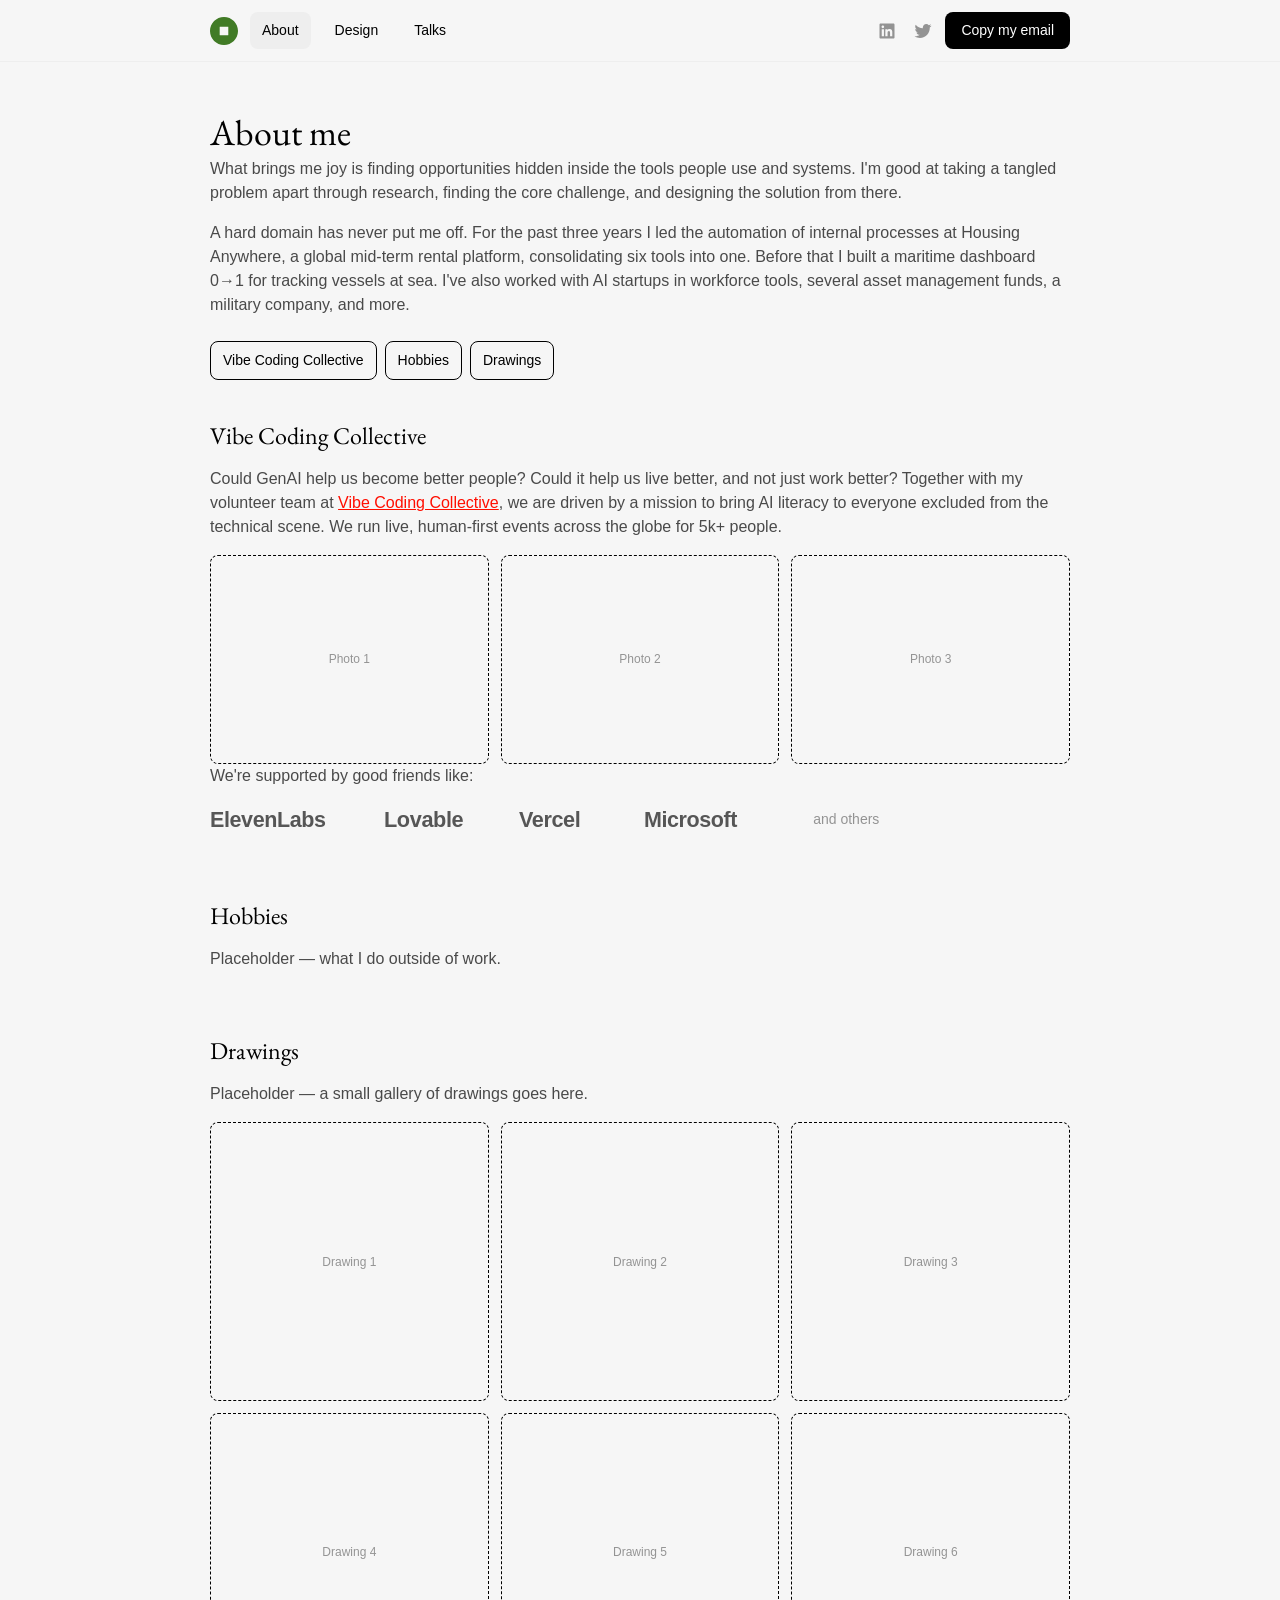
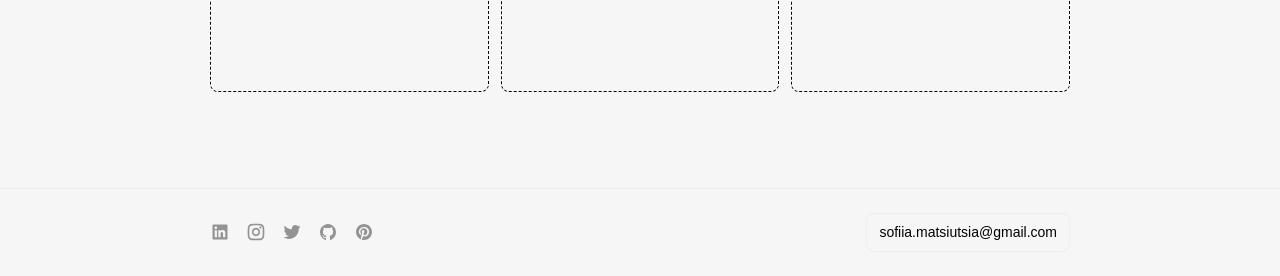
==== about.html @ e7a1303b "Redesign work cards, add About content, header socials, and design-page filters Rebuilds the "Select" ====
<!doctype html>
<html lang="en">
<head>
  <meta charset="utf-8">
  <meta name="viewport" content="width=device-width, initial-scale=1">
  <title>About — matsiutsia.com</title>
  <meta name="robots" content="noindex">
  <link rel="icon" type="image/svg+xml" href="assets/logo/matsiutsia_logo.svg">
  <link rel="icon" type="image/png" href="assets/images/21be387b15e76783b32363c12989b06cb4b8a515.png">
  <link rel="stylesheet" href="styles/fonts.css">
  <link rel="stylesheet" href="styles/cursor.css">
  <link rel="stylesheet" href="styles/nav.css">
  <link rel="stylesheet" href="styles/pages.css">
  <link rel="stylesheet" href="styles/motion.css">
  <script src="js/cursor.js" defer></script>
  <script src="js/nav.js" defer></script>
</head>
<body>
<div class="bypass-link"><a href="#main">Skip to content</a></div>
<nav class="site-nav" aria-label="Main">
  <div class="site-nav__inner">
    <a class="site-nav__home" href="index.html"><img src="assets/logo/matsiutsia_logo.svg" alt="Sofiia Matsiutsia" width="28" height="28"></a>
    <button class="site-nav__toggle" type="button" aria-expanded="false" aria-controls="site-nav-panel">Menu</button>
    <div class="site-nav__panel" id="site-nav-panel">
      <ul class="site-nav__links">
        <li><a href="about.html" aria-current="page">About</a></li>
        <li><a href="design.html">Design</a></li>
        <li><a href="talks.html">Talks</a></li>
      </ul>
      <div class="site-nav__panel-social">
        <a href="https://www.instagram.com/smatsyutsya/" target="_blank"><img src="assets/images/d34c44c4f6b6107a31df9e853d9039bf00c56e98.svg" alt="Instagram" width="20" height="20"></a>
        <a href="https://www.linkedin.com/in/smatsiutsia/" target="_blank"><img src="assets/images/bc331cf193c0122219613db5dbbe5bdd9e957296.svg" alt="LinkedIn" width="20" height="20"></a>
        <a href="https://x.com/SMatsiutsia" target="_blank"><img src="assets/images/4f500c58fe414a4fde504c348b71e37e4ecc8318.svg" alt="X" width="20" height="20"></a>
      </div>
    </div>
      <div class="site-nav__social">
        <a href="https://www.linkedin.com/in/smatsiutsia/" target="_blank" rel="noopener"><img src="assets/images/bc331cf193c0122219613db5dbbe5bdd9e957296.svg" alt="LinkedIn" width="20" height="20"></a>
        <a href="https://x.com/SMatsiutsia" target="_blank" rel="noopener"><img src="assets/images/4f500c58fe414a4fde504c348b71e37e4ecc8318.svg" alt="X" width="20" height="20"></a>
      </div>
    <a class="site-nav__cta" href="mailto:sofiia.matsiutsia@gmail.com" data-copy-cta="true">Copy my email</a>
  </div>
</nav>
<div id="container">
<main id="main" class="page">
  <h1>About me</h1>
  <p>What brings me joy is finding opportunities hidden inside the tools people use and systems. I'm good at taking a tangled problem apart through research, finding the core challenge, and designing the solution from there.</p>
  <p>A hard domain has never put me off. For the past three years I led the automation of internal processes at Housing Anywhere, a global mid-term rental platform, consolidating six tools into one. Before that I built a maritime dashboard 0→1 for tracking vessels at sea. I've also worked with AI startups in workforce tools, several asset management funds, a military company, and more.</p>

  <nav class="subnav" aria-label="Sections on this page">
    <a href="#vcc">Vibe Coding Collective</a>
    <a href="#hobbies">Hobbies</a>
    <a href="#drawings">Drawings</a>
  </nav>

  <section id="vcc">
    <h2>Vibe Coding Collective</h2>
    <p>Could GenAI help us become better people? Could it help us live better, and not just work better? Together with my volunteer team at <a href="https://vibecoders.global/" target="_blank">Vibe Coding Collective</a>, we are driven by a mission to bring AI literacy to everyone excluded from the technical scene. We run live, human-first events across the globe for 5k+ people.</p>
    <div class="placeholder-grid placeholder-grid--photos">
      <div>Photo 1</div>
      <div>Photo 2</div>
      <div>Photo 3</div>
    </div>
    <p>We're supported by good friends like:</p>
    <div class="logo-row">
      <img src="assets/logo/wordmark-elevenlabs.svg" alt="ElevenLabs">
      <img src="assets/logo/wordmark-lovable.svg" alt="Lovable">
      <img src="assets/logo/wordmark-vercel.svg" alt="Vercel">
      <img src="assets/logo/wordmark-microsoft.svg" alt="Microsoft">
      <span class="logo-row__more">and others</span>
    </div>
  </section>

  <section id="hobbies">
    <h2>Hobbies</h2>
    <p>Placeholder — what I do outside of work.</p>
  </section>

  <section id="drawings">
    <h2>Drawings</h2>
    <p>Placeholder — a small gallery of drawings goes here.</p>
    <div class="placeholder-grid">
      <div>Drawing 1</div>
      <div>Drawing 2</div>
      <div>Drawing 3</div>
      <div>Drawing 4</div>
      <div>Drawing 5</div>
      <div>Drawing 6</div>
    </div>
  </section>
</main>
</div>
<footer class="site-footer">
  <div class="site-footer__inner">
    <div class="site-footer__social">
      <a href="https://www.linkedin.com/in/smatsiutsia/" target="_blank"><img src="assets/images/bc331cf193c0122219613db5dbbe5bdd9e957296.svg" alt="LinkedIn" width="20" height="20"></a>
      <a href="https://www.instagram.com/smatsyutsya/" target="_blank"><img src="assets/images/d34c44c4f6b6107a31df9e853d9039bf00c56e98.svg" alt="Instagram" width="20" height="20"></a>
      <a href="https://x.com/SMatsiutsia" target="_blank"><img src="assets/images/4f500c58fe414a4fde504c348b71e37e4ecc8318.svg" alt="X" width="20" height="20"></a>
      <a href="https://github.com/SofiiaMatsiutsia" target="_blank"><img src="assets/images/a553651941e51d18dee2b3db0e17e20c5dc8176a.svg" alt="GitHub" width="20" height="20"></a>
      <a href="https://www.pinterest.com/matsiutsia/" target="_blank"><img src="assets/images/8708e6b1d9dfc961de18f4a6f188992daada0070.svg" alt="Pinterest" width="20" height="20"></a>
    </div>
    <a class="site-footer__email" href="mailto:sofiia.matsiutsia@gmail.com">sofiia.matsiutsia@gmail.com</a>
  </div>
</footer>
</body>
</html>
---- styles/fonts.css ----
@font-face{font-family:"Source Sans Pro:Regular";font-style:normal;src:url("../assets/fonts/v2/SourceSansPro-Regular_2/SourceSansPro-Regular_2-english.woff2");font-display:block;unicode-range:U+0000-00A0,U+00A2-00A9,U+00AC-00AE,U+00B0-00B7,U+00B9-00BA,U+00BC-00BE,U+00D7,U+00F7,U+2000-206F,U+2074,U+20AC,U+2122,U+2190-21BB,U+2212,U+2215,U+F8FF,U+FEFF,U+FFFD}@font-face{font-family:"Source Sans Pro:Regular";font-style:normal;src:url("../assets/fonts/v2/SourceSansPro-Regular_2/SourceSansPro-Regular_2-rest-latin.woff2");font-display:block;unicode-range:U+00A1,U+00AA-00AB,U+00AF,U+00B8,U+00BB,U+00BF-00D6,U+00D8-00F6,U+00F8-00FF,U+0131,U+0152-0153,U+02B0-02FF}@font-face{font-family:"Source Sans Pro:Regular";font-style:normal;src:url("../assets/fonts/v2/SourceSansPro-Regular_2/SourceSansPro-Regular_2-latin-extended-a.woff2");font-display:block;unicode-range:U+0100-0130,U+0132-0151,U+0154-017F}@font-face{font-family:"Source Sans Pro:Regular";font-style:normal;src:url("../assets/fonts/v2/SourceSansPro-Regular_2/SourceSansPro-Regular_2-latin-extended-b.woff2");font-display:block;unicode-range:U+0180-024F}@font-face{font-family:"Source Sans Pro:Regular";font-style:normal;src:url("../assets/fonts/v2/SourceSansPro-Regular_2/SourceSansPro-Regular_2-latin-extended-additional.woff2");font-display:block;unicode-range:U+1E00-1EFF}@font-face{font-family:"Source Sans Pro:Regular";font-style:normal;src:url("../assets/fonts/v2/SourceSansPro-Regular_2/SourceSansPro-Regular_2-rest.woff2");font-display:block;unicode-range:U+0250-02AF,U+0300-1DFF,U+1F00-1FFF,U+2070-2073,U+2075-20AB,U+20AD-2121,U+2123-218F,U+21BC-2211,U+2213-2214,U+2216-F8FE,U+F900-FEFE,U+FF00-FFFC,U+FFFE-FFFF}@font-face{font-family:"Inter:Regular";font-style:normal;src:url("../assets/fonts/v2/Inter_1/Inter_1-english.woff2");font-display:block;unicode-range:U+0000-00A0,U+00A2-00A9,U+00AC-00AE,U+00B0-00B7,U+00B9-00BA,U+00BC-00BE,U+00D7,U+00F7,U+2000-206F,U+2074,U+20AC,U+2122,U+2190-21BB,U+2212,U+2215,U+F8FF,U+FEFF,U+FFFD}@font-face{font-family:"Inter:Regular";font-style:normal;src:url("../assets/fonts/v2/Inter_1/Inter_1-rest-latin.woff2");font-display:block;unicode-range:U+00A1,U+00AA-00AB,U+00AF,U+00B8,U+00BB,U+00BF-00D6,U+00D8-00F6,U+00F8-00FF,U+0131,U+0152-0153,U+02B0-02FF}@font-face{font-family:"Inter:Regular";font-style:normal;src:url("../assets/fonts/v2/Inter_1/Inter_1-latin-extended-a.woff2");font-display:block;unicode-range:U+0100-0130,U+0132-0151,U+0154-017F}@font-face{font-family:"Inter:Regular";font-style:normal;src:url("../assets/fonts/v2/Inter_1/Inter_1-latin-extended-b.woff2");font-display:block;unicode-range:U+0180-024F}@font-face{font-family:"Inter:Regular";font-style:normal;src:url("../assets/fonts/v2/Inter_1/Inter_1-latin-extended-additional.woff2");font-display:block;unicode-range:U+1E00-1EFF}@font-face{font-family:"Inter:Regular";font-style:normal;src:url("../assets/fonts/v2/Inter_1/Inter_1-rest.woff2");font-display:block;unicode-range:U+0250-02AF,U+0300-1DFF,U+1F00-1FFF,U+2070-2073,U+2075-20AB,U+20AD-2121,U+2123-218F,U+21BC-2211,U+2213-2214,U+2216-F8FE,U+F900-FEFE,U+FF00-FFFC,U+FFFE-FFFF}@font-face{font-family:"EB Garamond:Regular";font-style:normal;src:url("../assets/fonts/v2/EBGaramond_wght__1/EBGaramond_wght__1-english.woff2");font-display:block;unicode-range:U+0000-00A0,U+00A2-00A9,U+00AC-00AE,U+00B0-00B7,U+00B9-00BA,U+00BC-00BE,U+00D7,U+00F7,U+2000-206F,U+2074,U+20AC,U+2122,U+2190-21BB,U+2212,U+2215,U+F8FF,U+FEFF,U+FFFD}@font-face{font-family:"EB Garamond:Regular";font-style:normal;src:url("../assets/fonts/v2/EBGaramond_wght__1/EBGaramond_wght__1-rest-latin.woff2");font-display:block;unicode-range:U+00A1,U+00AA-00AB,U+00AF,U+00B8,U+00BB,U+00BF-00D6,U+00D8-00F6,U+00F8-00FF,U+0131,U+0152-0153,U+02B0-02FF}@font-face{font-family:"EB Garamond:Regular";font-style:normal;src:url("../assets/fonts/v2/EBGaramond_wght__1/EBGaramond_wght__1-latin-extended-a.woff2");font-display:block;unicode-range:U+0100-0130,U+0132-0151,U+0154-017F}@font-face{font-family:"EB Garamond:Regular";font-style:normal;src:url("../assets/fonts/v2/EBGaramond_wght__1/EBGaramond_wght__1-latin-extended-b.woff2");font-display:block;unicode-range:U+0180-024F}@font-face{font-family:"EB Garamond:Regular";font-style:normal;src:url("../assets/fonts/v2/EBGaramond_wght__1/EBGaramond_wght__1-latin-extended-additional.woff2");font-display:block;unicode-range:U+1E00-1EFF}@font-face{font-family:"EB Garamond:Regular";font-style:normal;src:url("../assets/fonts/v2/EBGaramond_wght__1/EBGaramond_wght__1-rest.woff2");font-display:block;unicode-range:U+0250-02AF,U+0300-1DFF,U+1F00-1FFF,U+2070-2073,U+2075-20AB,U+20AD-2121,U+2123-218F,U+21BC-2211,U+2213-2214,U+2216-F8FE,U+F900-FEFE,U+FF00-FFFC,U+FFFE-FFFF}@font-face{font-family:"Inter:Semi Bold";font-style:normal;src:url("../assets/fonts/v2/Inter_1/Inter_1-english.woff2");font-display:block;unicode-range:U+0000-00A0,U+00A2-00A9,U+00AC-00AE,U+00B0-00B7,U+00B9-00BA,U+00BC-00BE,U+00D7,U+00F7,U+2000-206F,U+2074,U+20AC,U+2122,U+2190-21BB,U+2212,U+2215,U+F8FF,U+FEFF,U+FFFD}@font-face{font-family:"Inter:Semi Bold";font-style:normal;src:url("../assets/fonts/v2/Inter_1/Inter_1-rest-latin.woff2");font-display:block;unicode-range:U+00A1,U+00AA-00AB,U+00AF,U+00B8,U+00BB,U+00BF-00D6,U+00D8-00F6,U+00F8-00FF,U+0131,U+0152-0153,U+02B0-02FF}@font-face{font-family:"Inter:Semi Bold";font-style:normal;src:url("../assets/fonts/v2/Inter_1/Inter_1-latin-extended-a.woff2");font-display:block;unicode-range:U+0100-0130,U+0132-0151,U+0154-017F}@font-face{font-family:"Inter:Semi Bold";font-style:normal;src:url("../assets/fonts/v2/Inter_1/Inter_1-latin-extended-b.woff2");font-display:block;unicode-range:U+0180-024F}@font-face{font-family:"Inter:Semi Bold";font-style:normal;src:url("../assets/fonts/v2/Inter_1/Inter_1-latin-extended-additional.woff2");font-display:block;unicode-range:U+1E00-1EFF}@font-face{font-family:"Inter:Semi Bold";font-style:normal;src:url("../assets/fonts/v2/Inter_1/Inter_1-rest.woff2");font-display:block;unicode-range:U+0250-02AF,U+0300-1DFF,U+1F00-1FFF,U+2070-2073,U+2075-20AB,U+20AD-2121,U+2123-218F,U+21BC-2211,U+2213-2214,U+2216-F8FE,U+F900-FEFE,U+FF00-FFFC,U+FFFE-FFFF}
---- styles/cursor.css ----
/* Site-wide custom cursor: small dot by default, morphs into a labeled
   pill over project cards and a ring over other links/buttons. Only
   activates on devices with a real mouse (js/cursor.js gates on
   (hover: hover) and (pointer: fine) before adding html.has-cursor), so
   touch/pen devices and no-JS visitors keep the native cursor. */

html.has-cursor,
html.has-cursor * {
  cursor: none !important;
}

.cursor {
  position: fixed;
  top: 0;
  left: 0;
  z-index: 9999;
  pointer-events: none;
  opacity: 0;
  will-change: transform;
  transition: opacity 150ms ease;
}

.cursor.is-visible {
  opacity: 1;
}

.cursor__shape {
  position: relative;
  display: flex;
  align-items: center;
  justify-content: center;
  background: #0d2b52;
  border-radius: 999px;
  box-shadow: 0 1px 2px 0 rgba(0, 0, 0, 0.02);
  transition: box-shadow 180ms ease, transform 100ms ease;
  /* Pinned at a permanent max radius (always a circle/stadium shape,
     never square corners) rather than animated - a large radius that's
     itself springing gets clamped to 50% of the box by the browser as
     width/height animate past it at different rates, which made the
     corners visibly flicker between round and square mid-transition.
     A fixed max avoids the mismatch entirely.
     width, height, padding and the left/top offsets are set directly by
     js/cursor.js on every animation frame (a damped spring, not a CSS
     transition) - see that file's header comment for why: a plain CSS
     transition can't freeze the pill's left edge while it grows, which
     is what makes it expand left-to-right. */
}

.cursor__label {
  display: block;
  white-space: nowrap;
  font-family: "Inter:Semi Bold", sans-serif;
  font-size: 11px;
  line-height: 1;
  color: #fff;
  opacity: 0;
  transition: opacity 150ms ease 80ms;
}

/* Pointer: hovering a plain link/button - solid circle with a soft outer
   ring (box-shadow spread approximates the two-circle SVG: solid r=8
   fill plus a stroke-width:3 ring centered at r=9.5, i.e. the 8-11px band). */
.cursor[data-mode="link"] .cursor__shape {
  box-shadow: 0 0 0 3px rgba(13, 43, 82, 0.2);
}

.cursor[data-mode="label"] .cursor__label {
  opacity: 1;
}

.cursor[data-pressed] .cursor__shape {
  transform: scale(0.88);
}

@media (prefers-reduced-motion: reduce) {
  .cursor,
  .cursor__shape,
  .cursor__label {
    transition: none;
  }
}
---- styles/nav.css ----
/* Site-wide nav. Hand-written and unlayered, so it always wins over the
   machine-generated @layer CSS on the 5 existing pages without needing to
   fight specificity. Sits outside the 3 breakpoint blocks - one nav per
   page, styled responsively here instead of duplicated 3x like the rest
   of the markup. */

:root {
  --site-nav-mobile-bp: 800px; /* single constant: raise to 1024px if tablet (800-1023px) feels cramped with real copy */
}

.site-nav,
.site-nav *,
.site-nav *::before,
.site-nav *::after {
  box-sizing: border-box;
}

.site-nav {
  position: sticky;
  top: 0;
  z-index: 1000; /* stays below .bypass-link's 10000 */
  background: #f6f6f6;
  border-bottom: 1px solid #eee;
  font-family: "Inter:Regular", sans-serif;
  font-size: 14px;
  color: #000;
  animation: site-nav-fade-in 500ms ease-out;
}

@keyframes site-nav-fade-in {
  from { opacity: 0; }
  to { opacity: 1; }
}

@media (prefers-reduced-motion: reduce) {
  .site-nav {
    animation: none;
  }
}

.site-nav a {
  color: inherit;
  text-decoration: none;
  margin: 0;
}

.site-nav ul {
  list-style: none;
  margin: 0;
  padding: 0;
}

.site-nav button {
  font: inherit;
  color: inherit;
  cursor: pointer;
  background: transparent;
}

.site-nav__inner {
  display: flex;
  align-items: center;
  gap: 12px;
  max-width: 900px;
  margin: 0 auto;
  padding: 12px 20px;
}

.site-nav__home,
.site-nav__toggle,
.site-nav__social,
.site-nav__cta {
  position: relative;
  z-index: 2; /* stays above the fixed mobile panel, which sits at z-index:1 */
}

.site-nav__home {
  font-family: "EB Garamond:Regular", serif;
  font-size: 18px;
  white-space: nowrap;
  margin-right: 8px;
  display: inline-flex;
  align-items: center;
}

.site-nav__home img {
  display: block;
  width: 28px;
  height: 28px;
}

.site-nav__links {
  display: flex;
  align-items: center;
  gap: 12px;
  flex-wrap: wrap;
}

.site-nav__links a {
  display: inline-block;
  border-radius: 8px;
  padding: 8px 12px;
  white-space: nowrap;
}

.site-nav__links a[aria-current] {
  background: #eee;
}

a.site-nav__cta {
  margin-left: auto;
  flex-shrink: 0;
  display: inline-block;
  border-radius: 8px;
  padding: 8px 16px;
  background: #000;
  color: #fff;
  font-family: "Inter:Semi Bold", sans-serif;
  white-space: nowrap;
}

/* Desktop-only header icons (LinkedIn/X), left of the CTA. Hidden below
   800px - the mobile overlay panel already carries the same links via
   .site-nav__panel-social. */
.site-nav__social {
  display: none;
  align-items: center;
  gap: 16px;
}

.site-nav__social a {
  display: inline-flex;
}

.site-nav__social img {
  display: block;
  width: 20px;
  height: 20px;
}

.site-nav__toggle {
  display: none;
  align-items: center;
  justify-content: center;
  border: 1px solid #000;
  border-radius: 8px;
  padding: 8px 12px;
  min-width: 44px;
  min-height: 44px;
}

.site-nav__panel-social {
  display: flex;
  align-items: center;
  gap: 16px;
}

.site-nav__panel-social a {
  display: inline-flex;
}

.site-nav__panel-social img {
  display: block;
  width: 20px;
  height: 20px;
}

/* Hover / press, mirroring styles/interactions.css conventions:
   hover only on devices that support real hover, press works everywhere,
   both reset under prefers-reduced-motion. */
@media (hover: hover) and (pointer: fine) {
  .site-nav__links a,
  .site-nav__cta,
  .site-nav__toggle,
  .site-nav__social a {
    transition: background-color 150ms ease, opacity 150ms ease;
  }
  .site-nav__links a:hover {
    background: #eee;
  }
  .site-nav__cta:hover {
    opacity: 0.85;
  }
  .site-nav__toggle:hover {
    background: #eee;
  }
  .site-nav__social a:hover {
    opacity: 0.6;
  }
}

.site-nav__links a:active,
.site-nav__cta:active,
.site-nav__toggle:active,
.site-nav__social a:active {
  transform: scale(0.97);
}

@media (prefers-reduced-motion: reduce) {
  .site-nav__links a,
  .site-nav__cta,
  .site-nav__toggle,
  .site-nav__social a {
    transition: none;
  }
  .site-nav__links a:active,
  .site-nav__cta:active,
  .site-nav__toggle:active,
  .site-nav__social a:active {
    transform: none;
  }
}

/* ===== >= 800px: single-line bar. Toggle + mobile-only social hidden;
   panel unwraps via display:contents so its children (links, social)
   become plain flex items of .site-nav__inner. ===== */
@media (min-width: 800px) {
  .site-nav__panel {
    display: contents;
  }
  .site-nav__panel-social {
    display: none;
  }
  .site-nav__toggle {
    display: none;
  }
  .site-nav__social {
    display: flex;
    margin-left: auto;
  }
  /* The auto margin above already pushes the icons + CTA group to the
     right - a second auto margin here would split the leftover space
     between both, leaving a gap between the icons and the CTA. */
  a.site-nav__cta {
    margin-left: 0;
  }
}

/* ===== < 800px: compact header (home + CTA + burger) with a full-screen
   overlay panel. Split into html.js (JS present, toggle-driven overlay)
   and html:not(.js) (no JS: static stacked list, no dead burger). ===== */
@media (max-width: 799px) {
  .site-nav__home {
    font-size: 16px;
    flex-shrink: 0; /* fixed-size logo image - never clip it */
  }

  .site-nav__cta {
    padding: 8px 12px;
    font-size: 13px;
  }

  html.js .site-nav__toggle {
    display: inline-flex;
  }

  html.js .site-nav__panel {
    display: none;
    position: fixed;
    inset: 0;
    z-index: 1;
    background: #f6f6f6;
    flex-direction: column;
    padding: 84px 20px 32px; /* top padding clears the compact header row (~68px) */
    overflow-y: auto;
  }

  html.js .site-nav.is-open .site-nav__panel {
    display: flex;
  }

  html.js .site-nav__links {
    flex-direction: column;
    align-items: flex-start;
    gap: 4px;
    width: 100%;
  }

  html.js .site-nav__links a {
    font-family: "EB Garamond:Regular", serif;
    font-size: 32px;
    padding: 10px 4px;
    width: 100%;
  }

  html.js .site-nav__panel-social {
    margin-top: auto;
    padding-top: 32px;
    gap: 20px;
  }

  html:not(.js) .site-nav__links {
    flex-direction: column;
    align-items: flex-start;
    gap: 4px;
    width: 100%;
    padding: 8px 0 12px;
  }

  html:not(.js) .site-nav__panel-social {
    gap: 16px;
    padding-bottom: 12px;
  }

  /* Without JS, the panel is a normal (tall) flex item, which would
     otherwise vertically center home/CTA against its full height. Wrap
     it onto its own row so home + CTA sit together on row 1. */
  html:not(.js) .site-nav__inner {
    flex-wrap: wrap;
  }
  html:not(.js) .site-nav__panel {
    flex-basis: 100%;
    order: 1;
  }
}

/* Caps the 5 original (Figma-export) pages' desktop content at the same
   900px used by the nav and the 4 new pages, centered to match it -
   see .site-nav__inner above. Their content is already narrower than
   900px at the 1280 breakpoint, so this only reins in the surrounding
   whitespace on wider screens - nothing inside needs to reflow. Targets
   the desktop breakpoint block directly via its stable data-width
   attribute (data-breakpoint-id differs per page). */
@media (min-width: 1280px) {
  #container > [data-width="1280"] {
    /* The machine CSS sets min-width:100% (via --content-min-width) on
       this element, which per spec beats max-width whenever min-width
       is larger - override it or the cap below silently does nothing. */
    min-width: 0;
    max-width: 900px;
    margin: 0 auto;
    padding-left: 20px;
    padding-right: 20px;
  }

  /* The 600px-wide "content column" class shared by headers, text blocks,
     and card rows across all 5 original pages - fixed for the original
     1280px canvas, so it left a dead gap on the right once the outer
     wrapper above was capped at 900 instead of stretching full-bleed.
     Stretch it to fill the (now 900px-max) container instead. */
  #container > [data-width="1280"] .css-i5ewjm {
    width: 100%;
  }

  /* index.html only: the "Selected works" card-list wrapper and all 5
     card links share this 640px-fixed class - same dead-gap problem as
     css-i5ewjm above, just for the card row instead of the text column. */
  #container > [data-width="1280"] .css-i5etku {
    width: 100%;
  }

  /* The two flex wrappers around the card list use align-items:center,
     which sizes each level to shrink-fit its child instead of stretching
     it - this silently defeats the width:100% above two levels deep,
     since percentages can't resolve against an indeterminate (shrink-fit)
     parent width. Stretching here is what actually makes the 100% take. */
  #container > [data-width="1280"] .css-dczajm,
  #container > [data-width="1280"] .css-zfhu0q {
    align-items: stretch;
  }

}

/* Tablet breakpoint (800-1279px): content sat flush against the viewport
   edges with zero horizontal padding and no width cap at all (unlike the
   nav above it, which always has its own 20px + 900px cap). Same class
   names as the 1280 breakpoint above (Figma reused them across both), so
   the same fixes apply, plus the same min-width/max-width/margin cap. */
@media (min-width: 800px) and (max-width: 1279px) {
  #container > [data-width="800"] {
    min-width: 0;
    max-width: 900px;
    margin: 0 auto;
    padding-left: 20px;
    padding-right: 20px;
  }

  #container > [data-width="800"] .css-i5ewjm,
  #container > [data-width="800"] .css-i5etku {
    width: 100%;
  }

  #container > [data-width="800"] .css-dczajm,
  #container > [data-width="800"] .css-zfhu0q {
    align-items: stretch;
  }

}

/* 3 of the 4 case studies have one screenshot at the 1280 breakpoint
   whose wrapper is wider than 900px (fixed px width/height, sized for
   the original 1280px canvas) - without this it silently clips against
   the 900px cap above. aspect-ratio + max-width:100% lets each shrink
   proportionally instead; the img inside already fills its wrapper via
   object-fit:cover, so it scales down with it.
   Selectors are prefixed with #container to match the specificity of
   the machine CSS's own "#container .css-xxxxxx" rules - that component
   CSS turns out to be unlayered too (only the reset/utility rules are
   behind @layer), so a bare class selector here would lose to it. */
#container .css-4c200r { max-width: 100%; aspect-ratio: 1023 / 664.95; height: auto; } /* voyage-monitor.html */
#container .css-lqvrs6 { max-width: 100%; aspect-ratio: 1024 / 385; height: auto; } /* internal-panel.html */
#container .css-8w3vbd { max-width: 100%; aspect-ratio: 1023 / 596.75; height: auto; } /* housing-anywhere.html */

/* housing-anywhere.html only: the image wrapper above sits inside a
   flex-shrink:0 parent (this exact class combo is otherwise unused on
   the page), which still forces the 1023px-wide child to overflow even
   after the fix above. Let this one parent shrink too. */
#container .css-zfhsjc.css-paq0kv:not(.css-v27th6) {
  flex-shrink: 1;
  max-width: 100%;
}

html.nav-open {
  overflow: hidden;
}

/* ===== Site-wide footer: social icons + copyable email. Same partial
   on all 9 pages, styled here since nav.css is the one stylesheet they
   all share. ===== */
.site-footer {
  background: #f6f6f6;
  border-top: 1px solid #eee;
  font-family: "Inter:Regular", sans-serif;
  font-size: 14px;
  color: #000;
}

.site-footer__inner {
  max-width: 900px;
  margin: 0 auto;
  padding: 24px 20px;
  display: flex;
  align-items: center;
  justify-content: space-between;
  gap: 16px;
  flex-wrap: wrap;
}

.site-footer__social {
  display: flex;
  align-items: center;
  gap: 16px;
}

.site-footer__social a {
  display: inline-flex;
}

.site-footer__social img {
  display: block;
  width: 20px;
  height: 20px;
}

a.site-footer__email {
  color: inherit;
  text-decoration: none;
  border: 1px solid #eee;
  border-radius: 8px;
  padding: 8px 12px;
  cursor: copy;
}

@media (hover: hover) and (pointer: fine) {
  a.site-footer__email {
    transition: background-color 150ms ease;
  }
  a.site-footer__email:hover {
    background: #eee;
  }
}

/* Confirmation toast for the copy-email action (created by nav.js). */
.site-toast {
  position: fixed;
  left: 50%;
  bottom: 24px;
  transform: translateX(-50%) translateY(8px);
  z-index: 1100; /* above the nav (1000), below .bypass-link (10000) */
  background: #000;
  color: #fff;
  font-family: "Inter:Regular", sans-serif;
  font-size: 14px;
  line-height: 1.3;
  padding: 10px 16px;
  border-radius: 8px;
  opacity: 0;
  pointer-events: none;
  transition: opacity 200ms ease, transform 200ms ease;
}

.site-toast.is-visible {
  opacity: 1;
  transform: translateX(-50%) translateY(0);
}

@media (prefers-reduced-motion: reduce) {
  .site-toast {
    transition: none;
    transform: translateX(-50%);
  }
  .site-toast.is-visible {
    transform: translateX(-50%);
  }
}
---- styles/pages.css ----
/* Shared styles for the 4 hand-written pages (about/design/talks/offerings).
   Unlike the 5 original pages, these never load any machine-generated CSS,
   so this file also carries the small resets that would otherwise be
   missing site-wide (box-sizing, margins, list markers). */

*, *::before, *::after {
  box-sizing: border-box;
}

html {
  -webkit-text-size-adjust: 100%;
  scroll-behavior: smooth;
}

@media (prefers-reduced-motion: reduce) {
  html {
    scroll-behavior: auto;
  }
}

[id] {
  scroll-margin-top: 72px; /* clears the sticky .site-nav bar when jumping to an anchor */
}

body {
  margin: 0;
  background: #f6f6f6;
  color: #000;
  font-family: "Inter:Regular", sans-serif;
  font-size: 16px;
  line-height: 1.5;
}

h1, h2, h3, p, ul, ol, dl, dd, figure, blockquote, hr {
  margin: 0;
}

ul, ol {
  padding: 0;
  list-style: none;
}

/* Skip link. Markup lives on each new page; styles copied from the
   machine CSS's .bypass-link, which the new pages never load. */
.bypass-link {
  position: fixed;
  top: 16px;
  left: 0;
  right: 0;
  display: flex;
  justify-content: center;
  align-items: center;
  opacity: 0;
  pointer-events: none;
}
.bypass-link:focus-within {
  opacity: 1;
  z-index: 10000;
}
.bypass-link > a {
  background-color: #000;
  color: #fff;
  border: 1px solid #fff;
  padding: 12px 16px;
  font-size: 16px;
  border-radius: 12px;
  pointer-events: auto;
  text-decoration: none;
}

.page {
  max-width: 900px;
  margin: 0 auto;
  padding: 48px 20px 96px;
}

.page h1 {
  font-family: "EB Garamond:Regular", serif;
  font-size: 36px;
  font-weight: 400;
  line-height: 1.3;
}

.page h2 {
  font-family: "EB Garamond:Regular", serif;
  font-size: 24px;
  font-weight: 400;
  line-height: 1.3;
  margin-bottom: 16px;
}

.page p {
  color: rgba(0, 0, 0, 0.7);
}

/* Consecutive paragraphs, e.g. about.html's intro - h1/h2/p all have
   margin:0 from the reset above, so adjacent <p>s need their own gap. */
.page p + p {
  margin-top: 16px;
}

.page p a {
  color: #ff0e00;
  text-decoration: underline;
}

.page > section {
  margin-top: 40px;
}

.page > section + section {
  margin-top: 64px;
}

.plain-list li + li {
  margin-top: 8px;
}

/* Placeholder image grid, e.g. about.html's drawings section. */
.placeholder-grid {
  display: grid;
  grid-template-columns: repeat(3, 1fr);
  gap: 12px;
  margin-top: 16px;
}

.placeholder-grid div {
  aspect-ratio: 1;
  border: 1px dashed #000;
  border-radius: 8px;
  display: flex;
  align-items: center;
  justify-content: center;
  font-size: 12px;
  color: rgba(0, 0, 0, 0.4);
}

@media (max-width: 480px) {
  .placeholder-grid {
    grid-template-columns: repeat(2, 1fr);
  }
}

/* Photo variant, e.g. about.html's Vibe Coding Collective section - same
   dashed placeholder styling but 4:3 instead of square, since these will
   be replaced with real event photos rather than square drawings. */
.placeholder-grid--photos div {
  aspect-ratio: 4 / 3;
}

/* Sponsor/partner wordmarks, e.g. about.html's "supported by" row.
   Monochrome, fixed 32px height per the Figma spec regardless of each
   mark's native proportions. */
.logo-row {
  display: flex;
  align-items: center;
  flex-wrap: wrap;
  gap: 32px;
  margin-top: 16px;
}

.logo-row img {
  display: block;
  height: 32px;
  width: auto;
  filter: grayscale(1);
  opacity: 0.65;
}

.logo-row__more {
  font-size: 14px;
  color: rgba(0, 0, 0, 0.4);
}

.page footer {
  margin-top: 64px;
  color: rgba(0, 0, 0, 0.4);
  font-size: 12px;
}

/* Pill row linking #section anchors within a page. */
.subnav {
  display: flex;
  flex-wrap: wrap;
  gap: 8px;
  margin-top: 24px;
}

.subnav a {
  display: inline-block;
  border: 1px solid #000;
  border-radius: 8px;
  padding: 8px 12px;
  font-size: 14px;
  color: inherit;
  text-decoration: none;
  white-space: nowrap;
}

/* Generic pill, e.g. the "Work with me" mailto CTA at the end of each
   offerings section. Proportions match the homepage's .css-jkjuh4 pills. */
.pill {
  display: inline-flex;
  align-items: center;
  gap: 4px;
  border: 1px solid #000;
  border-radius: 8px;
  padding: 8px 12px;
  font-size: 14px;
  color: inherit;
  text-decoration: none;
  white-space: nowrap;
}

.pill--dark {
  background: #000;
  color: #fff;
  border-color: #000;
}

/* Bordered card list, used by design.html to link the 4 case studies. */
.card-list {
  display: flex;
  flex-direction: column;
  gap: 16px;
  margin-top: 24px;
}

.card-list a {
  display: block;
  border: 1px solid #eee;
  border-radius: 8px;
  padding: 16px;
  color: inherit;
  text-decoration: none;
}

.card-list a h3 {
  font-family: "EB Garamond:Regular", serif;
  font-size: 18px;
  font-weight: 400;
  margin-bottom: 4px;
}

.card-list a p {
  font-size: 14px;
  color: rgba(0, 0, 0, 0.6);
}

@media (hover: hover) and (pointer: fine) {
  .subnav a,
  .pill,
  .card-list a {
    transition: background-color 150ms ease, transform 200ms ease, box-shadow 200ms ease;
  }
  .subnav a:hover {
    background: #eee;
  }
  .pill:hover {
    background: #eee;
  }
  .pill--dark:hover {
    background: #222;
  }
  .card-list a:hover {
    transform: translateY(-3px);
    box-shadow: 0 12px 24px -12px rgba(0, 0, 0, 0.18);
  }
}

.subnav a:active,
.pill:active,
.card-list a:active {
  transform: translateY(-1px) scale(0.99);
  transition: transform 100ms ease;
}

@media (prefers-reduced-motion: reduce) {
  .subnav a,
  .pill,
  .card-list a {
    transition: none;
  }
  .subnav a:active,
  .pill:active,
  .card-list a:active {
    transform: none;
  }
}
---- styles/motion.css ----
/* Approximates the original site's entrance fade (built with Framer Motion in the
   Figma Sites runtime, which was not reproduced exactly — see README "Known gaps"). */
#container {
  animation: page-fade-in 500ms ease-out;
}

@keyframes page-fade-in {
  from { opacity: 0; }
  to { opacity: 1; }
}

@media (prefers-reduced-motion: reduce) {
  #container {
    animation: none;
  }
}
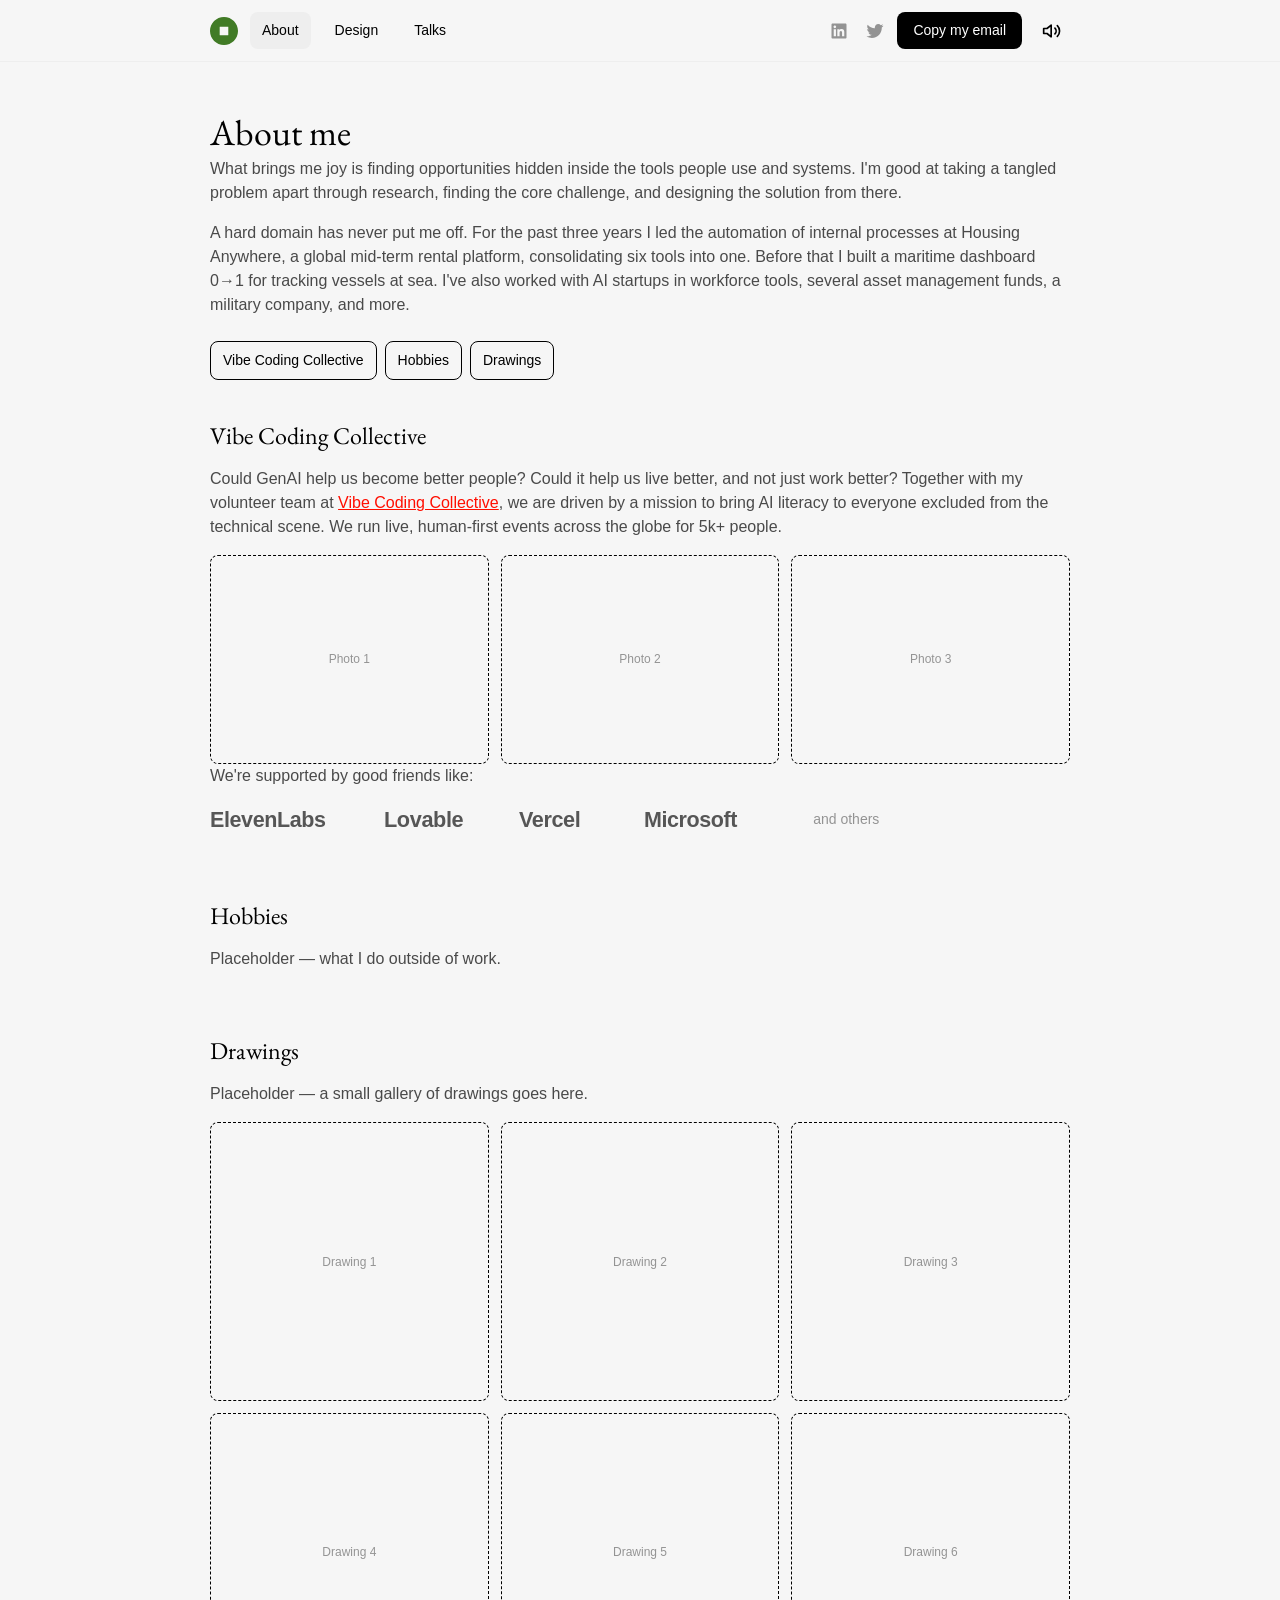
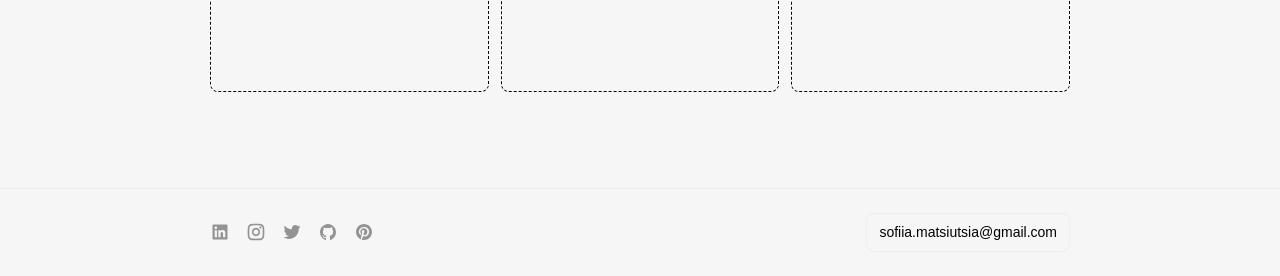
==== commit bbbfdaae: "Add site-wide UI sounds via cuelume, flatten Design page, add ambient-blur card media Vendors cuelum" ====
--- a/about.html
+++ b/about.html
@@ -14,6 +14,7 @@
   <link rel="stylesheet" href="styles/motion.css">
   <script src="js/cursor.js" defer></script>
   <script src="js/nav.js" defer></script>
+  <script type="module" src="js/sound.js"></script>
 </head>
 <body>
 <div class="bypass-link"><a href="#main">Skip to content</a></div>
@@ -38,6 +39,7 @@
         <a href="https://x.com/SMatsiutsia" target="_blank" rel="noopener"><img src="assets/images/4f500c58fe414a4fde504c348b71e37e4ecc8318.svg" alt="X" width="20" height="20"></a>
       </div>
     <a class="site-nav__cta" href="mailto:sofiia.matsiutsia@gmail.com" data-copy-cta="true">Copy my email</a>
+    <button class="sound-toggle" type="button" aria-pressed="true" aria-label="Turn sounds off"><svg viewBox="0 0 24 24" width="20" height="20" fill="none" stroke="currentColor" stroke-width="2" stroke-linecap="round" stroke-linejoin="round" aria-hidden="true"><path d="M11 5 6 9H2v6h4l5 4z"/><path class="sound-toggle__wave" d="M15.5 8.5a5 5 0 0 1 0 7"/><path class="sound-toggle__wave" d="M18.4 5.6a9 9 0 0 1 0 12.8"/><line class="sound-toggle__slash" x1="22" y1="2" x2="2" y2="22"/></svg></button>
   </div>
 </nav>
 <div id="container">
--- a/styles/nav.css
+++ b/styles/nav.css
@@ -149,6 +149,42 @@
   min-height: 44px;
 }
 
+/* Sound on/off toggle (js/sound.js). aria-pressed="true" means sounds are
+   on: the slash is hidden; muted hides the waves and shows the slash. */
+.sound-toggle {
+  position: relative;
+  z-index: 2; /* above the fixed mobile panel, like the other bar items */
+  appearance: none;
+  border: 0;
+  background: none;
+  cursor: pointer;
+  display: inline-flex;
+  align-items: center;
+  justify-content: center;
+  flex-shrink: 0;
+  border-radius: 8px;
+  padding: 8px;
+  min-width: 36px;
+  min-height: 36px;
+  color: #000;
+}
+
+.sound-toggle svg {
+  display: block;
+}
+
+.sound-toggle[aria-pressed="true"] .sound-toggle__slash {
+  display: none;
+}
+
+.sound-toggle[aria-pressed="false"] .sound-toggle__wave {
+  display: none;
+}
+
+.sound-toggle[aria-pressed="false"] {
+  opacity: 0.45;
+}
+
 .site-nav__panel-social {
   display: flex;
   align-items: center;
@@ -172,10 +208,14 @@
   .site-nav__links a,
   .site-nav__cta,
   .site-nav__toggle,
-  .site-nav__social a {
+  .site-nav__social a,
+  .sound-toggle {
     transition: background-color 150ms ease, opacity 150ms ease;
   }
   .site-nav__links a:hover {
+    background: #eee;
+  }
+  .sound-toggle:hover {
     background: #eee;
   }
   .site-nav__cta:hover {
@@ -192,7 +232,8 @@
 .site-nav__links a:active,
 .site-nav__cta:active,
 .site-nav__toggle:active,
-.site-nav__social a:active {
+.site-nav__social a:active,
+.sound-toggle:active {
   transform: scale(0.97);
 }
 
@@ -200,13 +241,15 @@
   .site-nav__links a,
   .site-nav__cta,
   .site-nav__toggle,
-  .site-nav__social a {
+  .site-nav__social a,
+  .sound-toggle {
     transition: none;
   }
   .site-nav__links a:active,
   .site-nav__cta:active,
   .site-nav__toggle:active,
-  .site-nav__social a:active {
+  .site-nav__social a:active,
+  .sound-toggle:active {
     transform: none;
   }
 }
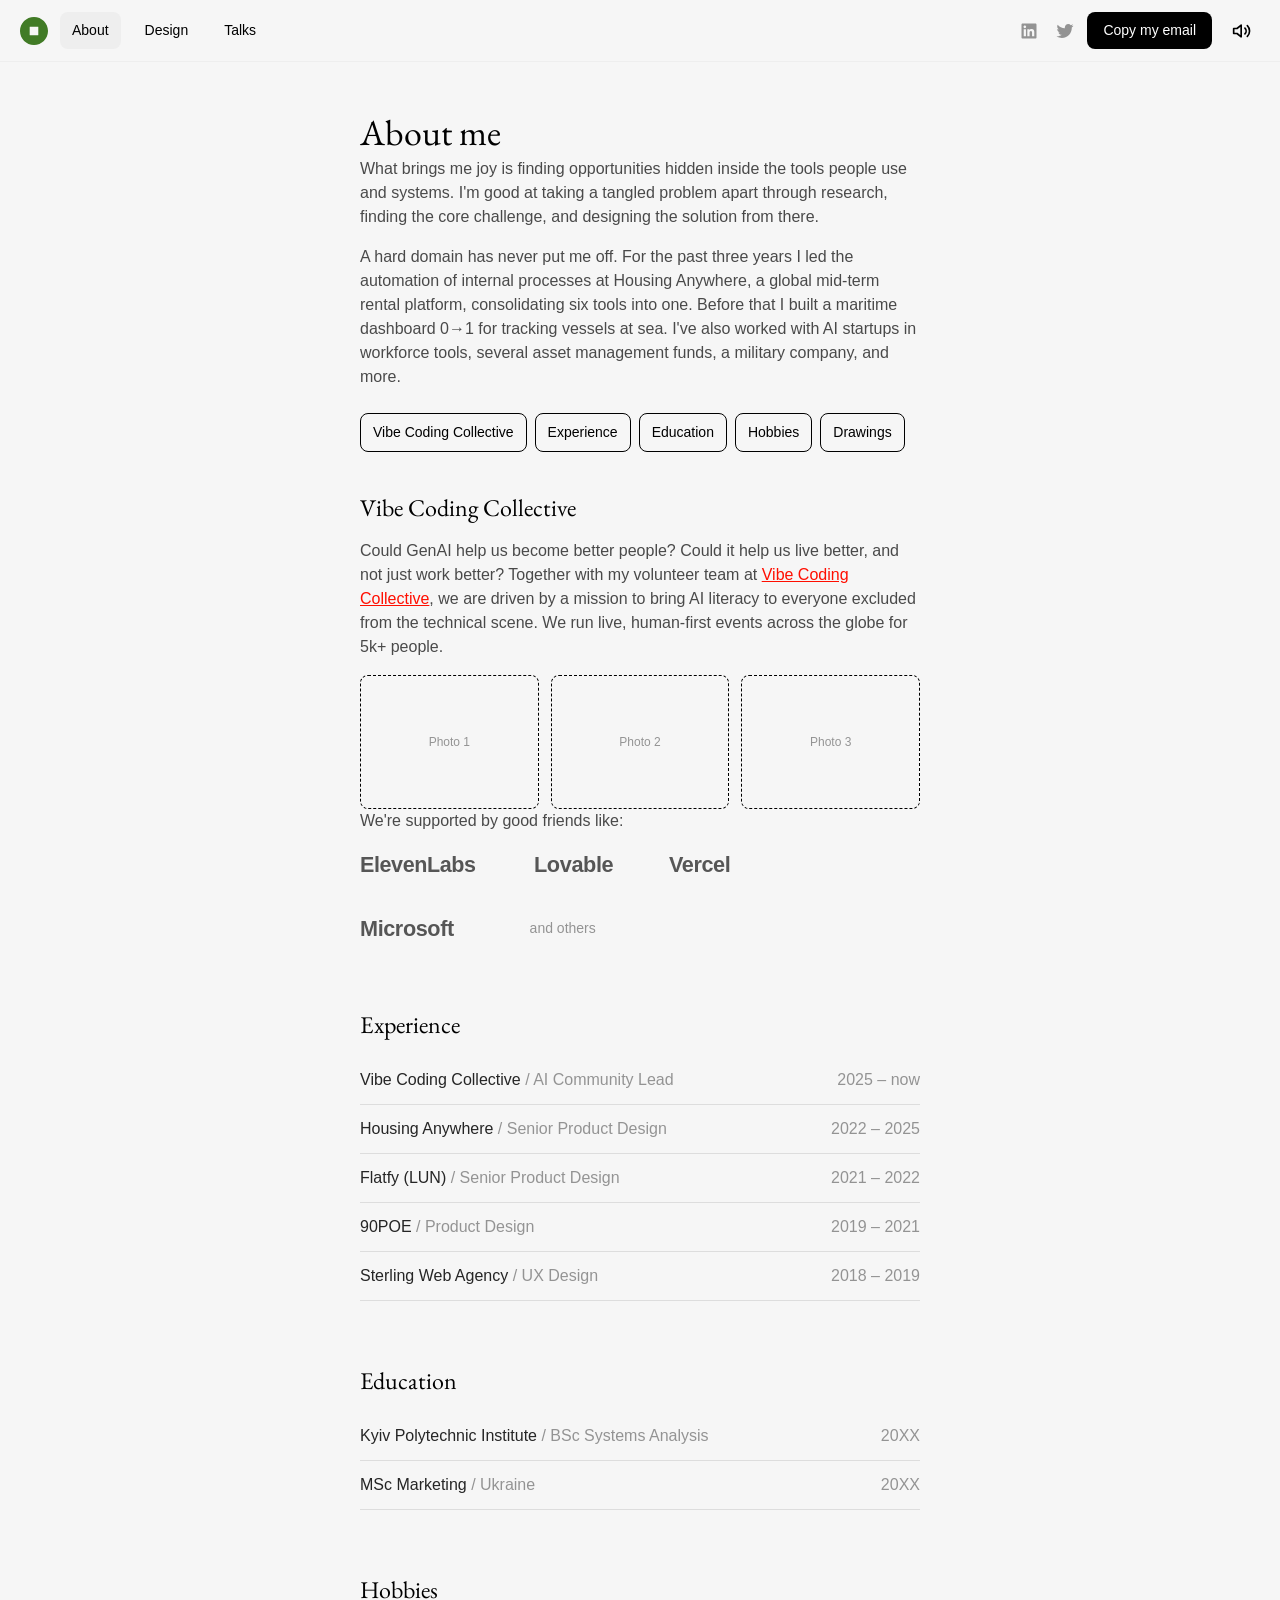
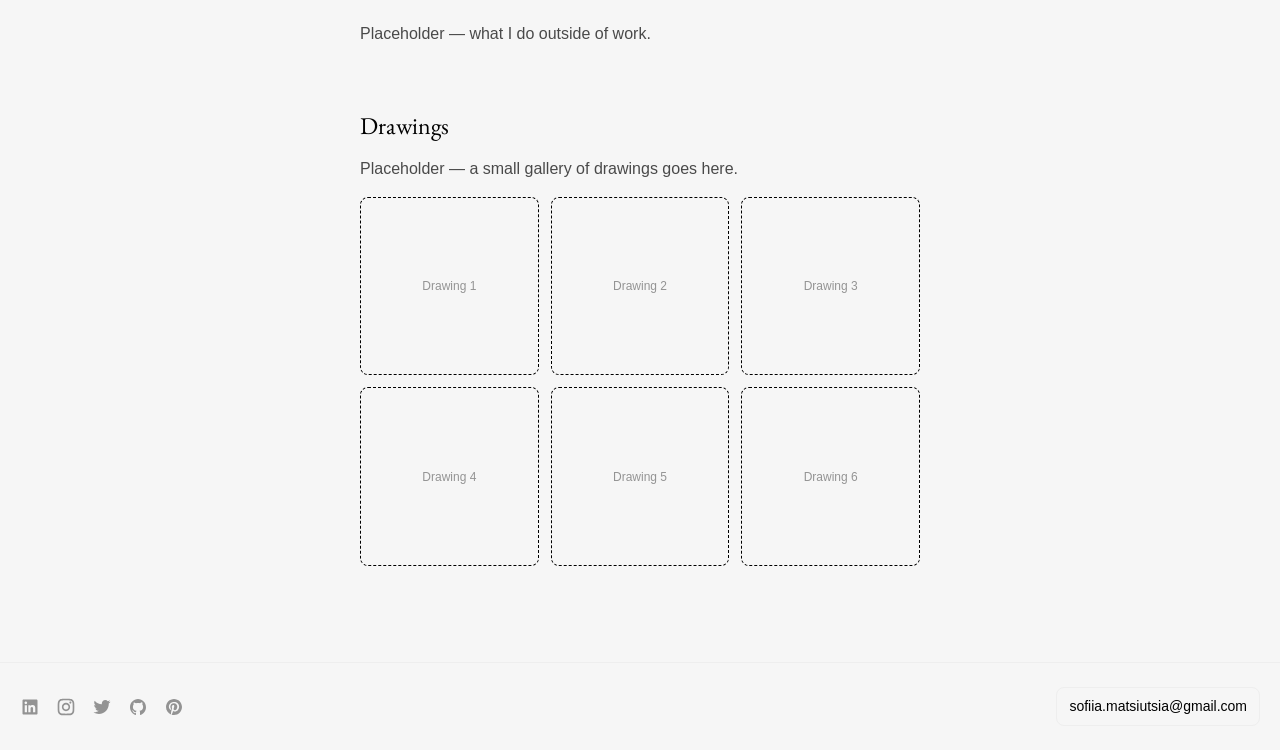
==== commit 2d97f901: "Add Experience and Education sections to About page Co-Authored-By: Claude Fable 5 <noreply@anthropi" ====
--- a/about.html
+++ b/about.html
@@ -50,6 +50,8 @@
 
   <nav class="subnav" aria-label="Sections on this page">
     <a href="#vcc">Vibe Coding Collective</a>
+    <a href="#experience">Experience</a>
+    <a href="#education">Education</a>
     <a href="#hobbies">Hobbies</a>
     <a href="#drawings">Drawings</a>
   </nav>
@@ -70,6 +72,25 @@
       <img src="assets/logo/wordmark-microsoft.svg" alt="Microsoft">
       <span class="logo-row__more">and others</span>
     </div>
+  </section>
+
+  <section id="experience">
+    <h2>Experience</h2>
+    <ul class="cv-list">
+      <li><span class="cv-list__who">Vibe Coding Collective <span class="cv-list__role">/ AI Community Lead</span></span><span class="cv-list__year">2025 – now</span></li>
+      <li><span class="cv-list__who">Housing Anywhere <span class="cv-list__role">/ Senior Product Design</span></span><span class="cv-list__year">2022 – 2025</span></li>
+      <li><span class="cv-list__who">Flatfy (LUN) <span class="cv-list__role">/ Senior Product Design</span></span><span class="cv-list__year">2021 – 2022</span></li>
+      <li><span class="cv-list__who">90POE <span class="cv-list__role">/ Product Design</span></span><span class="cv-list__year">2019 – 2021</span></li>
+      <li><span class="cv-list__who">Sterling Web Agency <span class="cv-list__role">/ UX Design</span></span><span class="cv-list__year">2018 – 2019</span></li>
+    </ul>
+  </section>
+
+  <section id="education">
+    <h2>Education</h2>
+    <ul class="cv-list">
+      <li><span class="cv-list__who">Kyiv Polytechnic Institute <span class="cv-list__role">/ BSc Systems Analysis</span></span><span class="cv-list__year">20XX</span></li>
+      <li><span class="cv-list__who">MSc Marketing <span class="cv-list__role">/ Ukraine</span></span><span class="cv-list__year">20XX</span></li>
+    </ul>
   </section>
 
   <section id="hobbies">
--- a/styles/nav.css
+++ b/styles/nav.css
@@ -61,7 +61,7 @@
   display: flex;
   align-items: center;
   gap: 12px;
-  max-width: 900px;
+  max-width: none;
   margin: 0 auto;
   padding: 12px 20px;
 }
@@ -402,6 +402,12 @@
     align-items: stretch;
   }
 
+  /* index.html only (body.home): its export block is now just the intro
+     text section, so it follows the site's 600px text-column width while
+     the case-study pages keep the 900px cap above. */
+  body.home #container > [data-width="1280"] {
+    max-width: 600px;
+  }
 }
 
 /* Tablet breakpoint (800-1279px): content sat flush against the viewport
@@ -428,6 +434,10 @@
     align-items: stretch;
   }
 
+  /* index.html only: same 600px text-column cap as the 1280 block. */
+  body.home #container > [data-width="800"] {
+    max-width: 600px;
+  }
 }
 
 /* 3 of the 4 case studies have one screenshot at the 1280 breakpoint
@@ -469,7 +479,7 @@
 }
 
 .site-footer__inner {
-  max-width: 900px;
+  max-width: none;
   margin: 0 auto;
   padding: 24px 20px;
   display: flex;
--- a/styles/pages.css
+++ b/styles/pages.css
@@ -69,9 +69,15 @@
 }
 
 .page {
-  max-width: 900px;
+  max-width: 600px;
   margin: 0 auto;
   padding: 48px 20px 96px;
+}
+
+/* Full-width variant: pages whose content (e.g. the work-card grid on
+   design.html) should stretch edge-to-edge with the same 20px margins. */
+.page--full {
+  max-width: none;
 }
 
 .page h1 {
@@ -114,6 +120,37 @@
 
 .plain-list li + li {
   margin-top: 8px;
+}
+
+/* CV rows, e.g. about.html's Experience/Education sections - company or
+   school left, years right, hairline divider under each row. */
+.cv-list {
+  list-style: none;
+  margin: 0;
+  padding: 0;
+}
+
+.cv-list li {
+  display: flex;
+  justify-content: space-between;
+  align-items: baseline;
+  gap: 16px;
+  padding: 12px 0;
+  border-bottom: 1px solid rgba(0, 0, 0, 0.1);
+}
+
+.cv-list__who {
+  color: rgba(0, 0, 0, 0.85);
+}
+
+.cv-list__role {
+  color: rgba(0, 0, 0, 0.4);
+}
+
+.cv-list__year {
+  color: rgba(0, 0, 0, 0.4);
+  white-space: nowrap;
+  font-variant-numeric: tabular-nums;
 }
 
 /* Placeholder image grid, e.g. about.html's drawings section. */
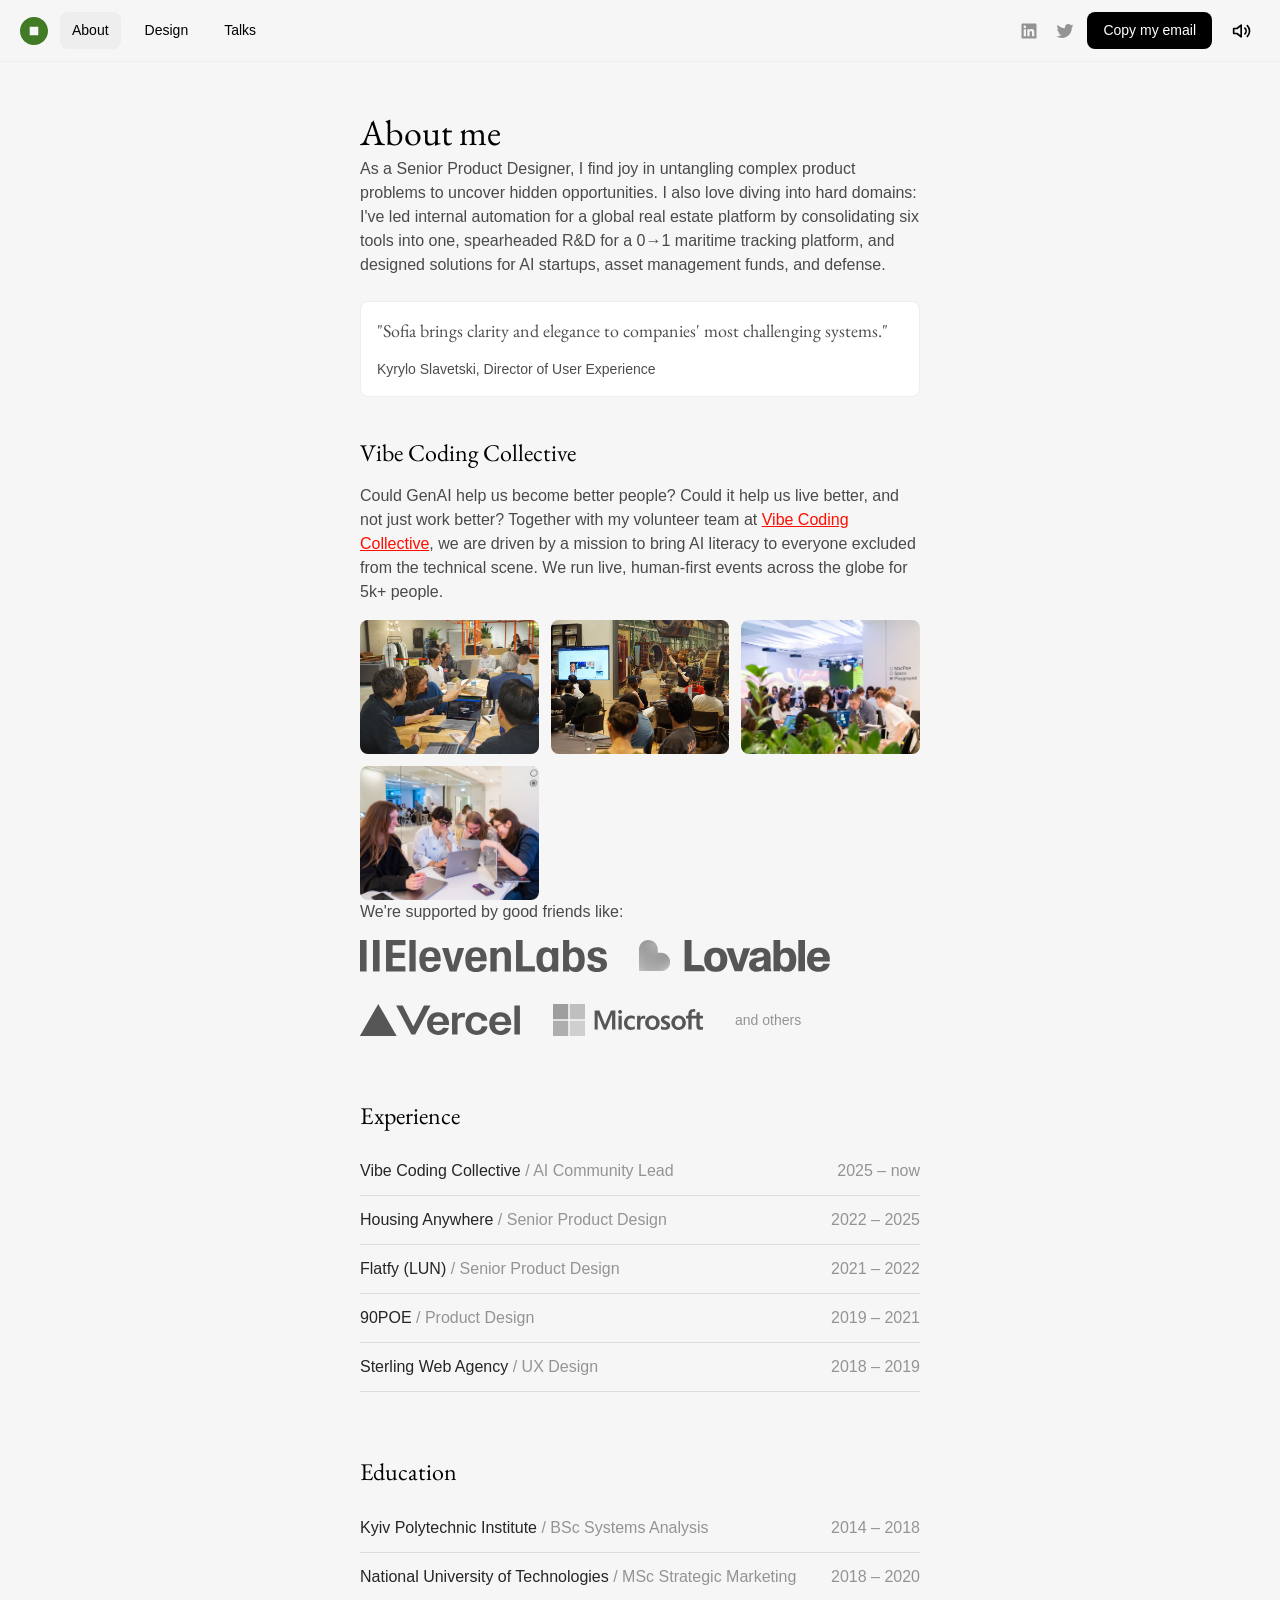
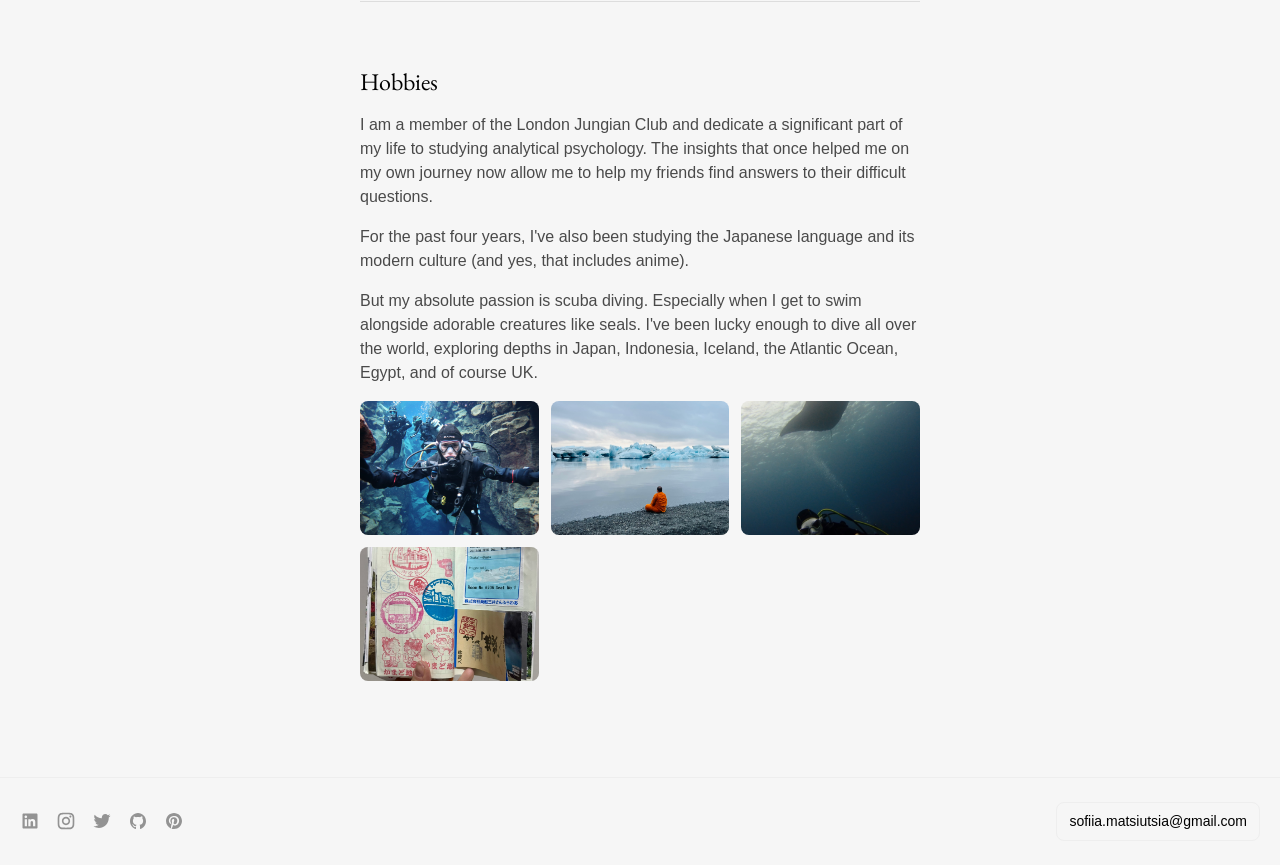
==== commit be3e38d2: "Refresh About page: real intro copy, testimonial, photos, logos Replace placeholder intro paragraphs" ====
--- a/about.html
+++ b/about.html
@@ -45,31 +45,28 @@
 <div id="container">
 <main id="main" class="page">
   <h1>About me</h1>
-  <p>What brings me joy is finding opportunities hidden inside the tools people use and systems. I'm good at taking a tangled problem apart through research, finding the core challenge, and designing the solution from there.</p>
-  <p>A hard domain has never put me off. For the past three years I led the automation of internal processes at Housing Anywhere, a global mid-term rental platform, consolidating six tools into one. Before that I built a maritime dashboard 0→1 for tracking vessels at sea. I've also worked with AI startups in workforce tools, several asset management funds, a military company, and more.</p>
+  <p>As a Senior Product Designer, I find joy in untangling complex product problems to uncover hidden opportunities. I also love diving into hard domains: I've led internal automation for a global real estate platform by consolidating six tools into one, spearheaded R&amp;D for a 0→1 maritime tracking platform, and designed solutions for AI startups, asset management funds, and defense.</p>
 
-  <nav class="subnav" aria-label="Sections on this page">
-    <a href="#vcc">Vibe Coding Collective</a>
-    <a href="#experience">Experience</a>
-    <a href="#education">Education</a>
-    <a href="#hobbies">Hobbies</a>
-    <a href="#drawings">Drawings</a>
-  </nav>
+  <div class="quote-card">
+    <p>"Sofia brings clarity and elegance to companies' most challenging systems."</p>
+    <p class="quote-card__author">Kyrylo Slavetski, Director of User Experience</p>
+  </div>
 
   <section id="vcc">
     <h2>Vibe Coding Collective</h2>
     <p>Could GenAI help us become better people? Could it help us live better, and not just work better? Together with my volunteer team at <a href="https://vibecoders.global/" target="_blank">Vibe Coding Collective</a>, we are driven by a mission to bring AI literacy to everyone excluded from the technical scene. We run live, human-first events across the globe for 5k+ people.</p>
-    <div class="placeholder-grid placeholder-grid--photos">
-      <div>Photo 1</div>
-      <div>Photo 2</div>
-      <div>Photo 3</div>
+    <div class="photo-grid">
+      <img src="assets/images/photos/about_vcc_1_web.jpg" alt="Vibe Coding Collective members reviewing a project together on laptops">
+      <img src="assets/images/photos/about_vcc_2_web.jpg" alt="A speaker presenting to the group at a Vibe Coding Collective workshop">
+      <img src="assets/images/photos/about_vcc_3_web.jpg" alt="A full room of Vibe Coding Collective workshop attendees at their laptops">
+      <img src="assets/images/photos/about_vcc_4_web.jpg" alt="Vibe Coding Collective members laughing together while coding">
     </div>
     <p>We're supported by good friends like:</p>
     <div class="logo-row">
-      <img src="assets/logo/wordmark-elevenlabs.svg" alt="ElevenLabs">
-      <img src="assets/logo/wordmark-lovable.svg" alt="Lovable">
-      <img src="assets/logo/wordmark-vercel.svg" alt="Vercel">
-      <img src="assets/logo/wordmark-microsoft.svg" alt="Microsoft">
+      <img src="assets/logo/elevenlabs_logo.svg" alt="ElevenLabs">
+      <img src="assets/logo/lovable_logo.svg" alt="Lovable">
+      <img src="assets/logo/vercel_logo.svg" alt="Vercel">
+      <img src="assets/logo/microsoft_logo.svg" alt="Microsoft">
       <span class="logo-row__more">and others</span>
     </div>
   </section>
@@ -88,26 +85,21 @@
   <section id="education">
     <h2>Education</h2>
     <ul class="cv-list">
-      <li><span class="cv-list__who">Kyiv Polytechnic Institute <span class="cv-list__role">/ BSc Systems Analysis</span></span><span class="cv-list__year">20XX</span></li>
-      <li><span class="cv-list__who">MSc Marketing <span class="cv-list__role">/ Ukraine</span></span><span class="cv-list__year">20XX</span></li>
+      <li><span class="cv-list__who">Kyiv Polytechnic Institute <span class="cv-list__role">/ BSc Systems Analysis</span></span><span class="cv-list__year">2014 – 2018</span></li>
+      <li><span class="cv-list__who">National University of Technologies <span class="cv-list__role">/ MSc Strategic Marketing</span></span><span class="cv-list__year">2018 – 2020</span></li>
     </ul>
   </section>
 
   <section id="hobbies">
     <h2>Hobbies</h2>
-    <p>Placeholder — what I do outside of work.</p>
-  </section>
-
-  <section id="drawings">
-    <h2>Drawings</h2>
-    <p>Placeholder — a small gallery of drawings goes here.</p>
-    <div class="placeholder-grid">
-      <div>Drawing 1</div>
-      <div>Drawing 2</div>
-      <div>Drawing 3</div>
-      <div>Drawing 4</div>
-      <div>Drawing 5</div>
-      <div>Drawing 6</div>
+    <p>I am a member of the London Jungian Club and dedicate a significant part of my life to studying analytical psychology. The insights that once helped me on my own journey now allow me to help my friends find answers to their difficult questions.</p>
+    <p>For the past four years, I've also been studying the Japanese language and its modern culture (and yes, that includes anime).</p>
+    <p>But my absolute passion is scuba diving. Especially when I get to swim alongside adorable creatures like seals. I've been lucky enough to dive all over the world, exploring depths in Japan, Indonesia, Iceland, the Atlantic Ocean, Egypt, and of course UK.</p>
+    <div class="photo-grid">
+      <img src="assets/images/photos/about_hobby_1_web.jpg" alt="Diving through an underwater rock canyon with a group in Iceland">
+      <img src="assets/images/photos/about_hobby_4_web.jpg" alt="Sitting by icebergs on a trip to Iceland">
+      <img src="assets/images/photos/about_hobby_5_web.jpg" alt="Diving alongside a manta ray">
+      <img src="assets/images/photos/about_hobby_6_web.jpg" alt="A travel journal page covered in stamps from a trip through Japan">
     </div>
   </section>
 </main>
--- a/styles/pages.css
+++ b/styles/pages.css
@@ -105,9 +105,34 @@
   margin-top: 16px;
 }
 
+.page p + .quote-card {
+  margin-top: 24px;
+}
+
 .page p a {
   color: #ff0e00;
   text-decoration: underline;
+}
+
+/* Bordered testimonial card, e.g. about.html's single quote and
+   talks.html's review grid (wrapped there in .quote-list). */
+.quote-card {
+  border: 1px solid #eee;
+  border-radius: 8px;
+  padding: 16px;
+  background: #fff;
+}
+
+.quote-card p:first-child {
+  font-family: "EB Garamond:Regular", serif;
+  font-size: 18px;
+  line-height: 1.4;
+}
+
+.quote-card__author {
+  margin-top: 12px;
+  font-size: 14px;
+  color: rgba(0, 0, 0, 0.5);
 }
 
 .page > section {
@@ -153,36 +178,26 @@
   font-variant-numeric: tabular-nums;
 }
 
-/* Placeholder image grid, e.g. about.html's drawings section. */
-.placeholder-grid {
+/* Photo grid, e.g. about.html's Vibe Coding Collective and Hobbies photos. */
+.photo-grid {
   display: grid;
   grid-template-columns: repeat(3, 1fr);
   gap: 12px;
   margin-top: 16px;
 }
 
-.placeholder-grid div {
-  aspect-ratio: 1;
-  border: 1px dashed #000;
-  border-radius: 8px;
-  display: flex;
-  align-items: center;
-  justify-content: center;
-  font-size: 12px;
-  color: rgba(0, 0, 0, 0.4);
+.photo-grid img {
+  display: block;
+  width: 100%;
+  aspect-ratio: 4 / 3;
+  object-fit: cover;
+  border-radius: 8px;
 }
 
 @media (max-width: 480px) {
-  .placeholder-grid {
+  .photo-grid {
     grid-template-columns: repeat(2, 1fr);
   }
-}
-
-/* Photo variant, e.g. about.html's Vibe Coding Collective section - same
-   dashed placeholder styling but 4:3 instead of square, since these will
-   be replaced with real event photos rather than square drawings. */
-.placeholder-grid--photos div {
-  aspect-ratio: 4 / 3;
 }
 
 /* Sponsor/partner wordmarks, e.g. about.html's "supported by" row.
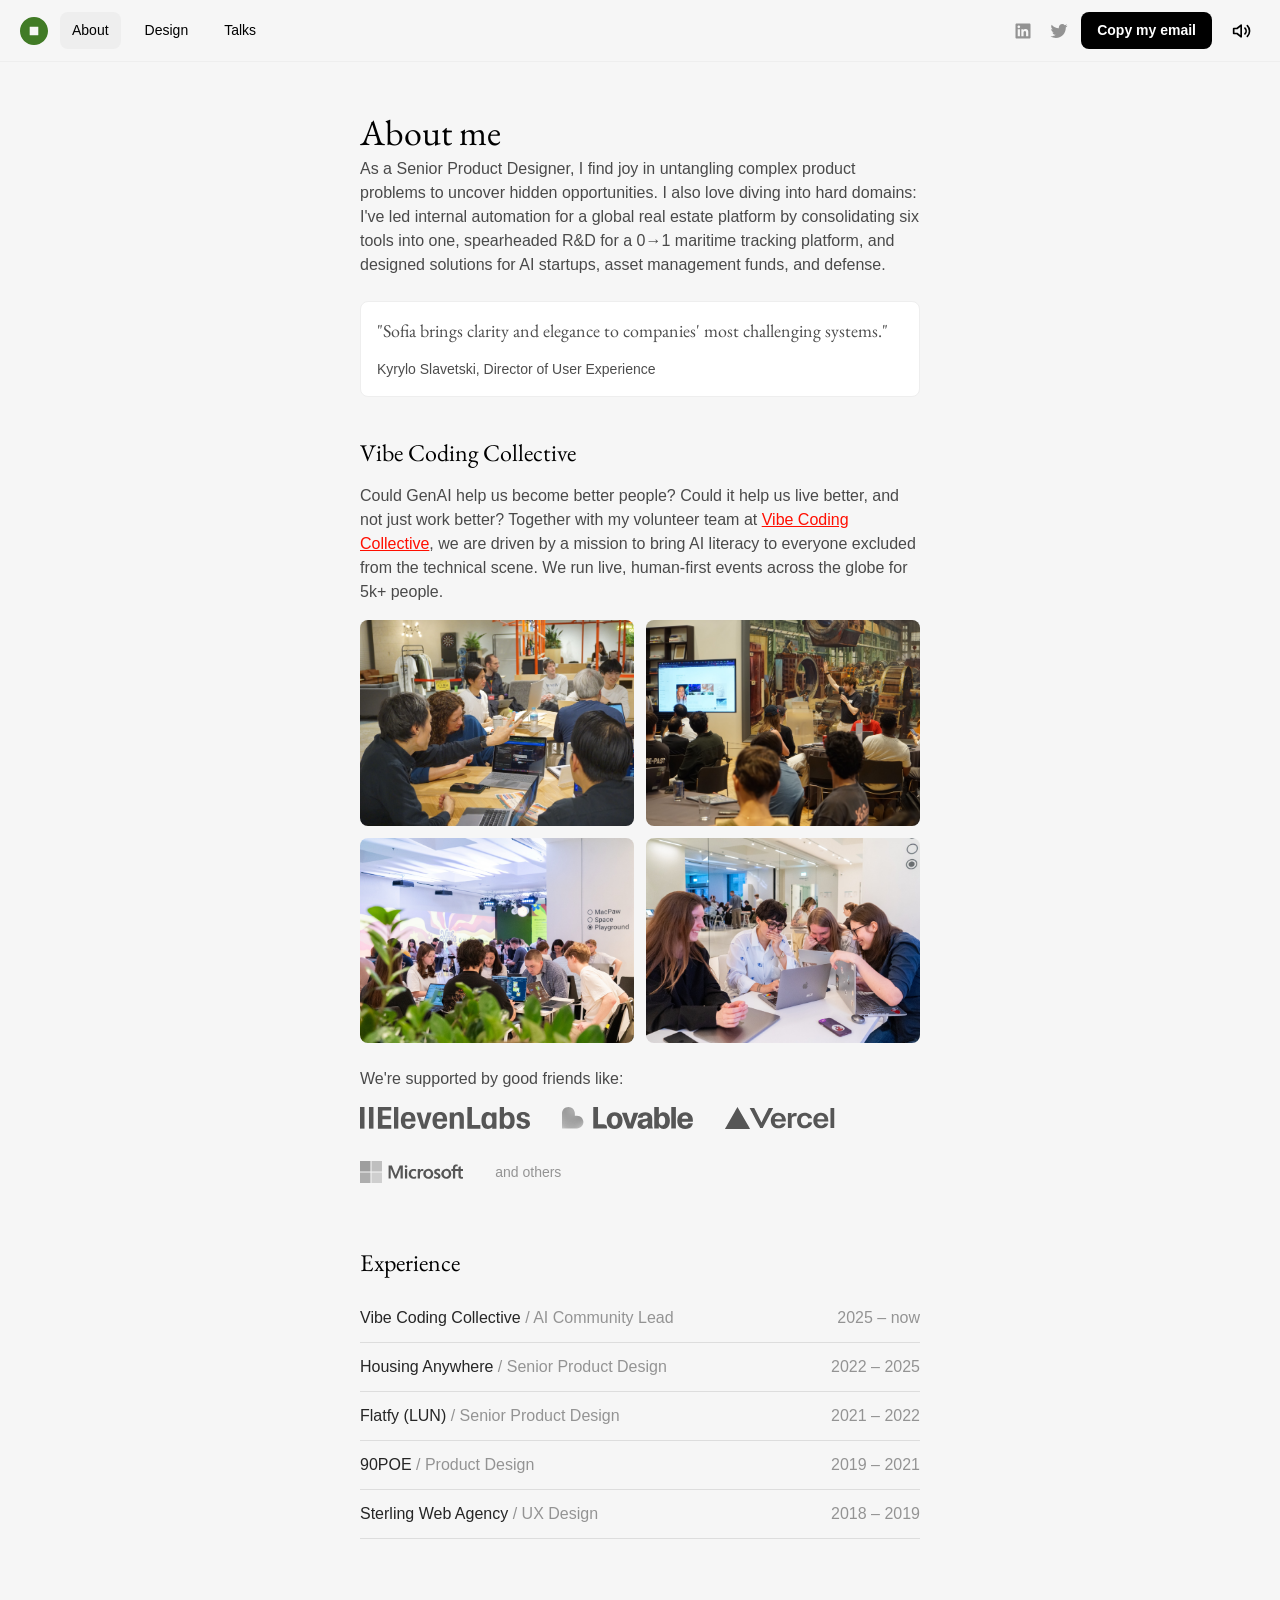
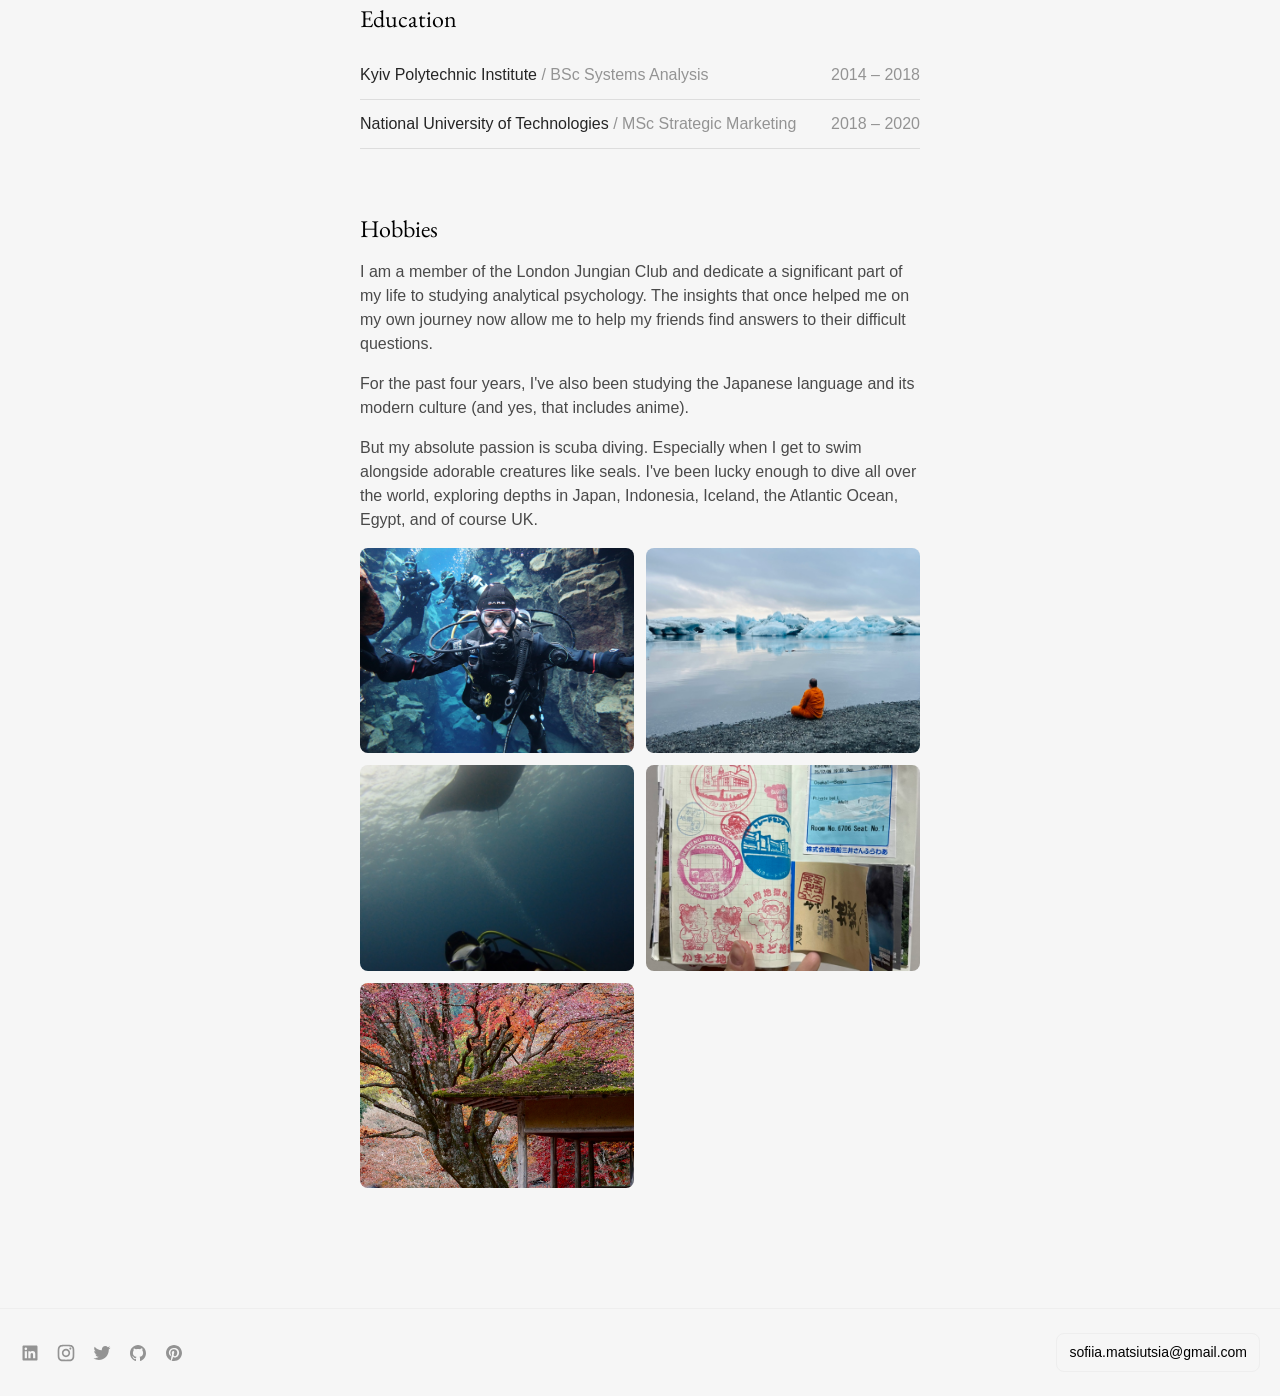
==== commit d651fab9: "Standardize fonts, fix card padding, add work-card logos, trim Talks page - Unify sans-serif on Figt" ====
--- a/about.html
+++ b/about.html
@@ -100,6 +100,7 @@
       <img src="assets/images/photos/about_hobby_4_web.jpg" alt="Sitting by icebergs on a trip to Iceland">
       <img src="assets/images/photos/about_hobby_5_web.jpg" alt="Diving alongside a manta ray">
       <img src="assets/images/photos/about_hobby_6_web.jpg" alt="A travel journal page covered in stamps from a trip through Japan">
+      <img src="assets/images/photos/about_hobby_.jpeg" alt="Autumn maple leaves framing a traditional wooden building in Japan">
     </div>
   </section>
 </main>
--- a/styles/fonts.css
+++ b/styles/fonts.css
@@ -1 +1 @@
-@font-face{font-family:"Source Sans Pro:Regular";font-style:normal;src:url("../assets/fonts/v2/SourceSansPro-Regular_2/SourceSansPro-Regular_2-english.woff2");font-display:block;unicode-range:U+0000-00A0,U+00A2-00A9,U+00AC-00AE,U+00B0-00B7,U+00B9-00BA,U+00BC-00BE,U+00D7,U+00F7,U+2000-206F,U+2074,U+20AC,U+2122,U+2190-21BB,U+2212,U+2215,U+F8FF,U+FEFF,U+FFFD}@font-face{font-family:"Source Sans Pro:Regular";font-style:normal;src:url("../assets/fonts/v2/SourceSansPro-Regular_2/SourceSansPro-Regular_2-rest-latin.woff2");font-display:block;unicode-range:U+00A1,U+00AA-00AB,U+00AF,U+00B8,U+00BB,U+00BF-00D6,U+00D8-00F6,U+00F8-00FF,U+0131,U+0152-0153,U+02B0-02FF}@font-face{font-family:"Source Sans Pro:Regular";font-style:normal;src:url("../assets/fonts/v2/SourceSansPro-Regular_2/SourceSansPro-Regular_2-latin-extended-a.woff2");font-display:block;unicode-range:U+0100-0130,U+0132-0151,U+0154-017F}@font-face{font-family:"Source Sans Pro:Regular";font-style:normal;src:url("../assets/fonts/v2/SourceSansPro-Regular_2/SourceSansPro-Regular_2-latin-extended-b.woff2");font-display:block;unicode-range:U+0180-024F}@font-face{font-family:"Source Sans Pro:Regular";font-style:normal;src:url("../assets/fonts/v2/SourceSansPro-Regular_2/SourceSansPro-Regular_2-latin-extended-additional.woff2");font-display:block;unicode-range:U+1E00-1EFF}@font-face{font-family:"Source Sans Pro:Regular";font-style:normal;src:url("../assets/fonts/v2/SourceSansPro-Regular_2/SourceSansPro-Regular_2-rest.woff2");font-display:block;unicode-range:U+0250-02AF,U+0300-1DFF,U+1F00-1FFF,U+2070-2073,U+2075-20AB,U+20AD-2121,U+2123-218F,U+21BC-2211,U+2213-2214,U+2216-F8FE,U+F900-FEFE,U+FF00-FFFC,U+FFFE-FFFF}@font-face{font-family:"Inter:Regular";font-style:normal;src:url("../assets/fonts/v2/Inter_1/Inter_1-english.woff2");font-display:block;unicode-range:U+0000-00A0,U+00A2-00A9,U+00AC-00AE,U+00B0-00B7,U+00B9-00BA,U+00BC-00BE,U+00D7,U+00F7,U+2000-206F,U+2074,U+20AC,U+2122,U+2190-21BB,U+2212,U+2215,U+F8FF,U+FEFF,U+FFFD}@font-face{font-family:"Inter:Regular";font-style:normal;src:url("../assets/fonts/v2/Inter_1/Inter_1-rest-latin.woff2");font-display:block;unicode-range:U+00A1,U+00AA-00AB,U+00AF,U+00B8,U+00BB,U+00BF-00D6,U+00D8-00F6,U+00F8-00FF,U+0131,U+0152-0153,U+02B0-02FF}@font-face{font-family:"Inter:Regular";font-style:normal;src:url("../assets/fonts/v2/Inter_1/Inter_1-latin-extended-a.woff2");font-display:block;unicode-range:U+0100-0130,U+0132-0151,U+0154-017F}@font-face{font-family:"Inter:Regular";font-style:normal;src:url("../assets/fonts/v2/Inter_1/Inter_1-latin-extended-b.woff2");font-display:block;unicode-range:U+0180-024F}@font-face{font-family:"Inter:Regular";font-style:normal;src:url("../assets/fonts/v2/Inter_1/Inter_1-latin-extended-additional.woff2");font-display:block;unicode-range:U+1E00-1EFF}@font-face{font-family:"Inter:Regular";font-style:normal;src:url("../assets/fonts/v2/Inter_1/Inter_1-rest.woff2");font-display:block;unicode-range:U+0250-02AF,U+0300-1DFF,U+1F00-1FFF,U+2070-2073,U+2075-20AB,U+20AD-2121,U+2123-218F,U+21BC-2211,U+2213-2214,U+2216-F8FE,U+F900-FEFE,U+FF00-FFFC,U+FFFE-FFFF}@font-face{font-family:"EB Garamond:Regular";font-style:normal;src:url("../assets/fonts/v2/EBGaramond_wght__1/EBGaramond_wght__1-english.woff2");font-display:block;unicode-range:U+0000-00A0,U+00A2-00A9,U+00AC-00AE,U+00B0-00B7,U+00B9-00BA,U+00BC-00BE,U+00D7,U+00F7,U+2000-206F,U+2074,U+20AC,U+2122,U+2190-21BB,U+2212,U+2215,U+F8FF,U+FEFF,U+FFFD}@font-face{font-family:"EB Garamond:Regular";font-style:normal;src:url("../assets/fonts/v2/EBGaramond_wght__1/EBGaramond_wght__1-rest-latin.woff2");font-display:block;unicode-range:U+00A1,U+00AA-00AB,U+00AF,U+00B8,U+00BB,U+00BF-00D6,U+00D8-00F6,U+00F8-00FF,U+0131,U+0152-0153,U+02B0-02FF}@font-face{font-family:"EB Garamond:Regular";font-style:normal;src:url("../assets/fonts/v2/EBGaramond_wght__1/EBGaramond_wght__1-latin-extended-a.woff2");font-display:block;unicode-range:U+0100-0130,U+0132-0151,U+0154-017F}@font-face{font-family:"EB Garamond:Regular";font-style:normal;src:url("../assets/fonts/v2/EBGaramond_wght__1/EBGaramond_wght__1-latin-extended-b.woff2");font-display:block;unicode-range:U+0180-024F}@font-face{font-family:"EB Garamond:Regular";font-style:normal;src:url("../assets/fonts/v2/EBGaramond_wght__1/EBGaramond_wght__1-latin-extended-additional.woff2");font-display:block;unicode-range:U+1E00-1EFF}@font-face{font-family:"EB Garamond:Regular";font-style:normal;src:url("../assets/fonts/v2/EBGaramond_wght__1/EBGaramond_wght__1-rest.woff2");font-display:block;unicode-range:U+0250-02AF,U+0300-1DFF,U+1F00-1FFF,U+2070-2073,U+2075-20AB,U+20AD-2121,U+2123-218F,U+21BC-2211,U+2213-2214,U+2216-F8FE,U+F900-FEFE,U+FF00-FFFC,U+FFFE-FFFF}@font-face{font-family:"Inter:Semi Bold";font-style:normal;src:url("../assets/fonts/v2/Inter_1/Inter_1-english.woff2");font-display:block;unicode-range:U+0000-00A0,U+00A2-00A9,U+00AC-00AE,U+00B0-00B7,U+00B9-00BA,U+00BC-00BE,U+00D7,U+00F7,U+2000-206F,U+2074,U+20AC,U+2122,U+2190-21BB,U+2212,U+2215,U+F8FF,U+FEFF,U+FFFD}@font-face{font-family:"Inter:Semi Bold";font-style:normal;src:url("../assets/fonts/v2/Inter_1/Inter_1-rest-latin.woff2");font-display:block;unicode-range:U+00A1,U+00AA-00AB,U+00AF,U+00B8,U+00BB,U+00BF-00D6,U+00D8-00F6,U+00F8-00FF,U+0131,U+0152-0153,U+02B0-02FF}@font-face{font-family:"Inter:Semi Bold";font-style:normal;src:url("../assets/fonts/v2/Inter_1/Inter_1-latin-extended-a.woff2");font-display:block;unicode-range:U+0100-0130,U+0132-0151,U+0154-017F}@font-face{font-family:"Inter:Semi Bold";font-style:normal;src:url("../assets/fonts/v2/Inter_1/Inter_1-latin-extended-b.woff2");font-display:block;unicode-range:U+0180-024F}@font-face{font-family:"Inter:Semi Bold";font-style:normal;src:url("../assets/fonts/v2/Inter_1/Inter_1-latin-extended-additional.woff2");font-display:block;unicode-range:U+1E00-1EFF}@font-face{font-family:"Inter:Semi Bold";font-style:normal;src:url("../assets/fonts/v2/Inter_1/Inter_1-rest.woff2");font-display:block;unicode-range:U+0250-02AF,U+0300-1DFF,U+1F00-1FFF,U+2070-2073,U+2075-20AB,U+20AD-2121,U+2123-218F,U+21BC-2211,U+2213-2214,U+2216-F8FE,U+F900-FEFE,U+FF00-FFFC,U+FFFE-FFFF}
+@font-face{font-family:"Source Sans Pro:Regular";font-style:normal;src:url("../assets/fonts/v2/SourceSansPro-Regular_2/SourceSansPro-Regular_2-english.woff2");font-display:block;unicode-range:U+0000-00A0,U+00A2-00A9,U+00AC-00AE,U+00B0-00B7,U+00B9-00BA,U+00BC-00BE,U+00D7,U+00F7,U+2000-206F,U+2074,U+20AC,U+2122,U+2190-21BB,U+2212,U+2215,U+F8FF,U+FEFF,U+FFFD}@font-face{font-family:"Source Sans Pro:Regular";font-style:normal;src:url("../assets/fonts/v2/SourceSansPro-Regular_2/SourceSansPro-Regular_2-rest-latin.woff2");font-display:block;unicode-range:U+00A1,U+00AA-00AB,U+00AF,U+00B8,U+00BB,U+00BF-00D6,U+00D8-00F6,U+00F8-00FF,U+0131,U+0152-0153,U+02B0-02FF}@font-face{font-family:"Source Sans Pro:Regular";font-style:normal;src:url("../assets/fonts/v2/SourceSansPro-Regular_2/SourceSansPro-Regular_2-latin-extended-a.woff2");font-display:block;unicode-range:U+0100-0130,U+0132-0151,U+0154-017F}@font-face{font-family:"Source Sans Pro:Regular";font-style:normal;src:url("../assets/fonts/v2/SourceSansPro-Regular_2/SourceSansPro-Regular_2-latin-extended-b.woff2");font-display:block;unicode-range:U+0180-024F}@font-face{font-family:"Source Sans Pro:Regular";font-style:normal;src:url("../assets/fonts/v2/SourceSansPro-Regular_2/SourceSansPro-Regular_2-latin-extended-additional.woff2");font-display:block;unicode-range:U+1E00-1EFF}@font-face{font-family:"Source Sans Pro:Regular";font-style:normal;src:url("../assets/fonts/v2/SourceSansPro-Regular_2/SourceSansPro-Regular_2-rest.woff2");font-display:block;unicode-range:U+0250-02AF,U+0300-1DFF,U+1F00-1FFF,U+2070-2073,U+2075-20AB,U+20AD-2121,U+2123-218F,U+21BC-2211,U+2213-2214,U+2216-F8FE,U+F900-FEFE,U+FF00-FFFC,U+FFFE-FFFF}@font-face{font-family:"Inter:Regular";font-style:normal;src:url("../assets/fonts/v2/Inter_1/Inter_1-english.woff2");font-display:block;unicode-range:U+0000-00A0,U+00A2-00A9,U+00AC-00AE,U+00B0-00B7,U+00B9-00BA,U+00BC-00BE,U+00D7,U+00F7,U+2000-206F,U+2074,U+20AC,U+2122,U+2190-21BB,U+2212,U+2215,U+F8FF,U+FEFF,U+FFFD}@font-face{font-family:"Inter:Regular";font-style:normal;src:url("../assets/fonts/v2/Inter_1/Inter_1-rest-latin.woff2");font-display:block;unicode-range:U+00A1,U+00AA-00AB,U+00AF,U+00B8,U+00BB,U+00BF-00D6,U+00D8-00F6,U+00F8-00FF,U+0131,U+0152-0153,U+02B0-02FF}@font-face{font-family:"Inter:Regular";font-style:normal;src:url("../assets/fonts/v2/Inter_1/Inter_1-latin-extended-a.woff2");font-display:block;unicode-range:U+0100-0130,U+0132-0151,U+0154-017F}@font-face{font-family:"Inter:Regular";font-style:normal;src:url("../assets/fonts/v2/Inter_1/Inter_1-latin-extended-b.woff2");font-display:block;unicode-range:U+0180-024F}@font-face{font-family:"Inter:Regular";font-style:normal;src:url("../assets/fonts/v2/Inter_1/Inter_1-latin-extended-additional.woff2");font-display:block;unicode-range:U+1E00-1EFF}@font-face{font-family:"Inter:Regular";font-style:normal;src:url("../assets/fonts/v2/Inter_1/Inter_1-rest.woff2");font-display:block;unicode-range:U+0250-02AF,U+0300-1DFF,U+1F00-1FFF,U+2070-2073,U+2075-20AB,U+20AD-2121,U+2123-218F,U+21BC-2211,U+2213-2214,U+2216-F8FE,U+F900-FEFE,U+FF00-FFFC,U+FFFE-FFFF}@font-face{font-family:"EB Garamond:Regular";font-style:normal;src:url("../assets/fonts/v2/EBGaramond_wght__1/EBGaramond_wght__1-english.woff2");font-display:block;unicode-range:U+0000-00A0,U+00A2-00A9,U+00AC-00AE,U+00B0-00B7,U+00B9-00BA,U+00BC-00BE,U+00D7,U+00F7,U+2000-206F,U+2074,U+20AC,U+2122,U+2190-21BB,U+2212,U+2215,U+F8FF,U+FEFF,U+FFFD}@font-face{font-family:"EB Garamond:Regular";font-style:normal;src:url("../assets/fonts/v2/EBGaramond_wght__1/EBGaramond_wght__1-rest-latin.woff2");font-display:block;unicode-range:U+00A1,U+00AA-00AB,U+00AF,U+00B8,U+00BB,U+00BF-00D6,U+00D8-00F6,U+00F8-00FF,U+0131,U+0152-0153,U+02B0-02FF}@font-face{font-family:"EB Garamond:Regular";font-style:normal;src:url("../assets/fonts/v2/EBGaramond_wght__1/EBGaramond_wght__1-latin-extended-a.woff2");font-display:block;unicode-range:U+0100-0130,U+0132-0151,U+0154-017F}@font-face{font-family:"EB Garamond:Regular";font-style:normal;src:url("../assets/fonts/v2/EBGaramond_wght__1/EBGaramond_wght__1-latin-extended-b.woff2");font-display:block;unicode-range:U+0180-024F}@font-face{font-family:"EB Garamond:Regular";font-style:normal;src:url("../assets/fonts/v2/EBGaramond_wght__1/EBGaramond_wght__1-latin-extended-additional.woff2");font-display:block;unicode-range:U+1E00-1EFF}@font-face{font-family:"EB Garamond:Regular";font-style:normal;src:url("../assets/fonts/v2/EBGaramond_wght__1/EBGaramond_wght__1-rest.woff2");font-display:block;unicode-range:U+0250-02AF,U+0300-1DFF,U+1F00-1FFF,U+2070-2073,U+2075-20AB,U+20AD-2121,U+2123-218F,U+21BC-2211,U+2213-2214,U+2216-F8FE,U+F900-FEFE,U+FF00-FFFC,U+FFFE-FFFF}@font-face{font-family:"Figtree:Regular";font-style:normal;font-weight:400;src:url("../assets/fonts/v2/Figtree_1/Figtree_1-latin.woff2") format("woff2");font-display:block;unicode-range:U+0000-00FF,U+0131,U+0152-0153,U+02BB-02BC,U+02C6,U+02DA,U+02DC,U+0304,U+0308,U+0329,U+2000-206F,U+20AC,U+2122,U+2191,U+2193,U+2212,U+2215,U+FEFF,U+FFFD;}@font-face{font-family:"Figtree:Regular";font-style:normal;font-weight:400;src:url("../assets/fonts/v2/Figtree_1/Figtree_1-latin-ext.woff2") format("woff2");font-display:block;unicode-range:U+0100-02BA,U+02BD-02C5,U+02C7-02CC,U+02CE-02D7,U+02DD-02FF,U+0304,U+0308,U+0329,U+1D00-1DBF,U+1E00-1E9F,U+1EF2-1EFF,U+2020,U+20A0-20AB,U+20AD-20C0,U+2113,U+2C60-2C7F,U+A720-A7FF;}@font-face{font-family:"Inter:Semi Bold";font-style:normal;src:url("../assets/fonts/v2/Inter_1/Inter_1-english.woff2");font-display:block;unicode-range:U+0000-00A0,U+00A2-00A9,U+00AC-00AE,U+00B0-00B7,U+00B9-00BA,U+00BC-00BE,U+00D7,U+00F7,U+2000-206F,U+2074,U+20AC,U+2122,U+2190-21BB,U+2212,U+2215,U+F8FF,U+FEFF,U+FFFD}@font-face{font-family:"Inter:Semi Bold";font-style:normal;src:url("../assets/fonts/v2/Inter_1/Inter_1-rest-latin.woff2");font-display:block;unicode-range:U+00A1,U+00AA-00AB,U+00AF,U+00B8,U+00BB,U+00BF-00D6,U+00D8-00F6,U+00F8-00FF,U+0131,U+0152-0153,U+02B0-02FF}@font-face{font-family:"Inter:Semi Bold";font-style:normal;src:url("../assets/fonts/v2/Inter_1/Inter_1-latin-extended-a.woff2");font-display:block;unicode-range:U+0100-0130,U+0132-0151,U+0154-017F}@font-face{font-family:"Inter:Semi Bold";font-style:normal;src:url("../assets/fonts/v2/Inter_1/Inter_1-latin-extended-b.woff2");font-display:block;unicode-range:U+0180-024F}@font-face{font-family:"Inter:Semi Bold";font-style:normal;src:url("../assets/fonts/v2/Inter_1/Inter_1-latin-extended-additional.woff2");font-display:block;unicode-range:U+1E00-1EFF}@font-face{font-family:"Inter:Semi Bold";font-style:normal;src:url("../assets/fonts/v2/Inter_1/Inter_1-rest.woff2");font-display:block;unicode-range:U+0250-02AF,U+0300-1DFF,U+1F00-1FFF,U+2070-2073,U+2075-20AB,U+20AD-2121,U+2123-218F,U+21BC-2211,U+2213-2214,U+2216-F8FE,U+F900-FEFE,U+FF00-FFFC,U+FFFE-FFFF}
--- a/styles/nav.css
+++ b/styles/nav.css
@@ -21,7 +21,7 @@
   z-index: 1000; /* stays below .bypass-link's 10000 */
   background: #f6f6f6;
   border-bottom: 1px solid #eee;
-  font-family: "Inter:Regular", sans-serif;
+  font-family: "Figtree:Regular", sans-serif;
   font-size: 14px;
   color: #000;
   animation: site-nav-fade-in 500ms ease-out;
@@ -115,7 +115,8 @@
   padding: 8px 16px;
   background: #000;
   color: #fff;
-  font-family: "Inter:Semi Bold", sans-serif;
+  font-family: "Figtree:Regular", sans-serif;
+  font-weight: 600;
   white-space: nowrap;
 }
 
@@ -473,7 +474,7 @@
 .site-footer {
   background: #f6f6f6;
   border-top: 1px solid #eee;
-  font-family: "Inter:Regular", sans-serif;
+  font-family: "Figtree:Regular", sans-serif;
   font-size: 14px;
   color: #000;
 }
@@ -532,7 +533,7 @@
   z-index: 1100; /* above the nav (1000), below .bypass-link (10000) */
   background: #000;
   color: #fff;
-  font-family: "Inter:Regular", sans-serif;
+  font-family: "Figtree:Regular", sans-serif;
   font-size: 14px;
   line-height: 1.3;
   padding: 10px 16px;
--- a/styles/pages.css
+++ b/styles/pages.css
@@ -26,7 +26,7 @@
   margin: 0;
   background: #f6f6f6;
   color: #000;
-  font-family: "Inter:Regular", sans-serif;
+  font-family: "Figtree:Regular", sans-serif;
   font-size: 16px;
   line-height: 1.5;
 }
@@ -178,12 +178,14 @@
   font-variant-numeric: tabular-nums;
 }
 
-/* Photo grid, e.g. about.html's Vibe Coding Collective and Hobbies photos. */
+/* Photo grid, e.g. about.html's Vibe Coding Collective and Hobbies photos.
+   2 columns (not 3) so each photo renders large enough to actually read. */
 .photo-grid {
   display: grid;
-  grid-template-columns: repeat(3, 1fr);
+  grid-template-columns: repeat(2, 1fr);
   gap: 12px;
   margin-top: 16px;
+  margin-bottom: 24px;
 }
 
 .photo-grid img {
@@ -194,14 +196,8 @@
   border-radius: 8px;
 }
 
-@media (max-width: 480px) {
-  .photo-grid {
-    grid-template-columns: repeat(2, 1fr);
-  }
-}
-
 /* Sponsor/partner wordmarks, e.g. about.html's "supported by" row.
-   Monochrome, fixed 32px height per the Figma spec regardless of each
+   Monochrome, fixed 22px height per the Figma spec regardless of each
    mark's native proportions. */
 .logo-row {
   display: flex;
@@ -213,7 +209,7 @@
 
 .logo-row img {
   display: block;
-  height: 32px;
+  height: 22px;
   width: auto;
   filter: grayscale(1);
   opacity: 0.65;
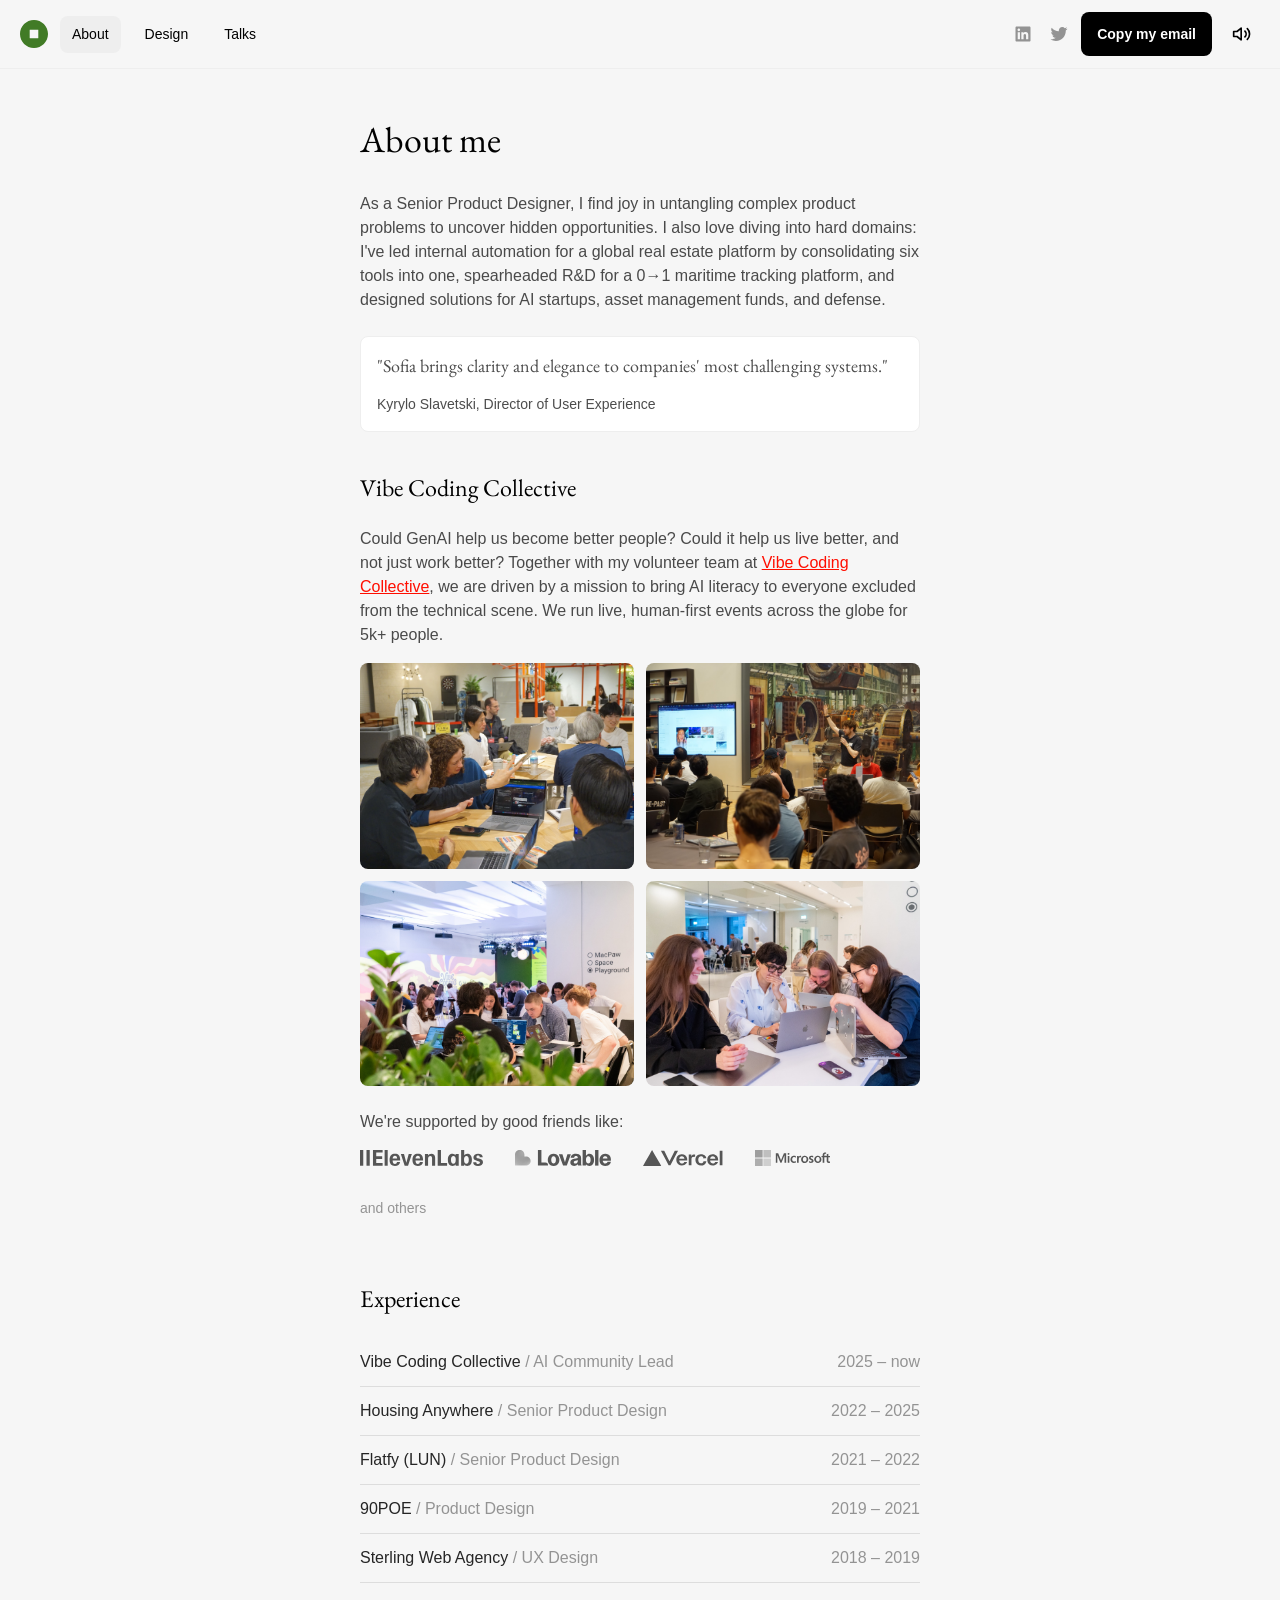
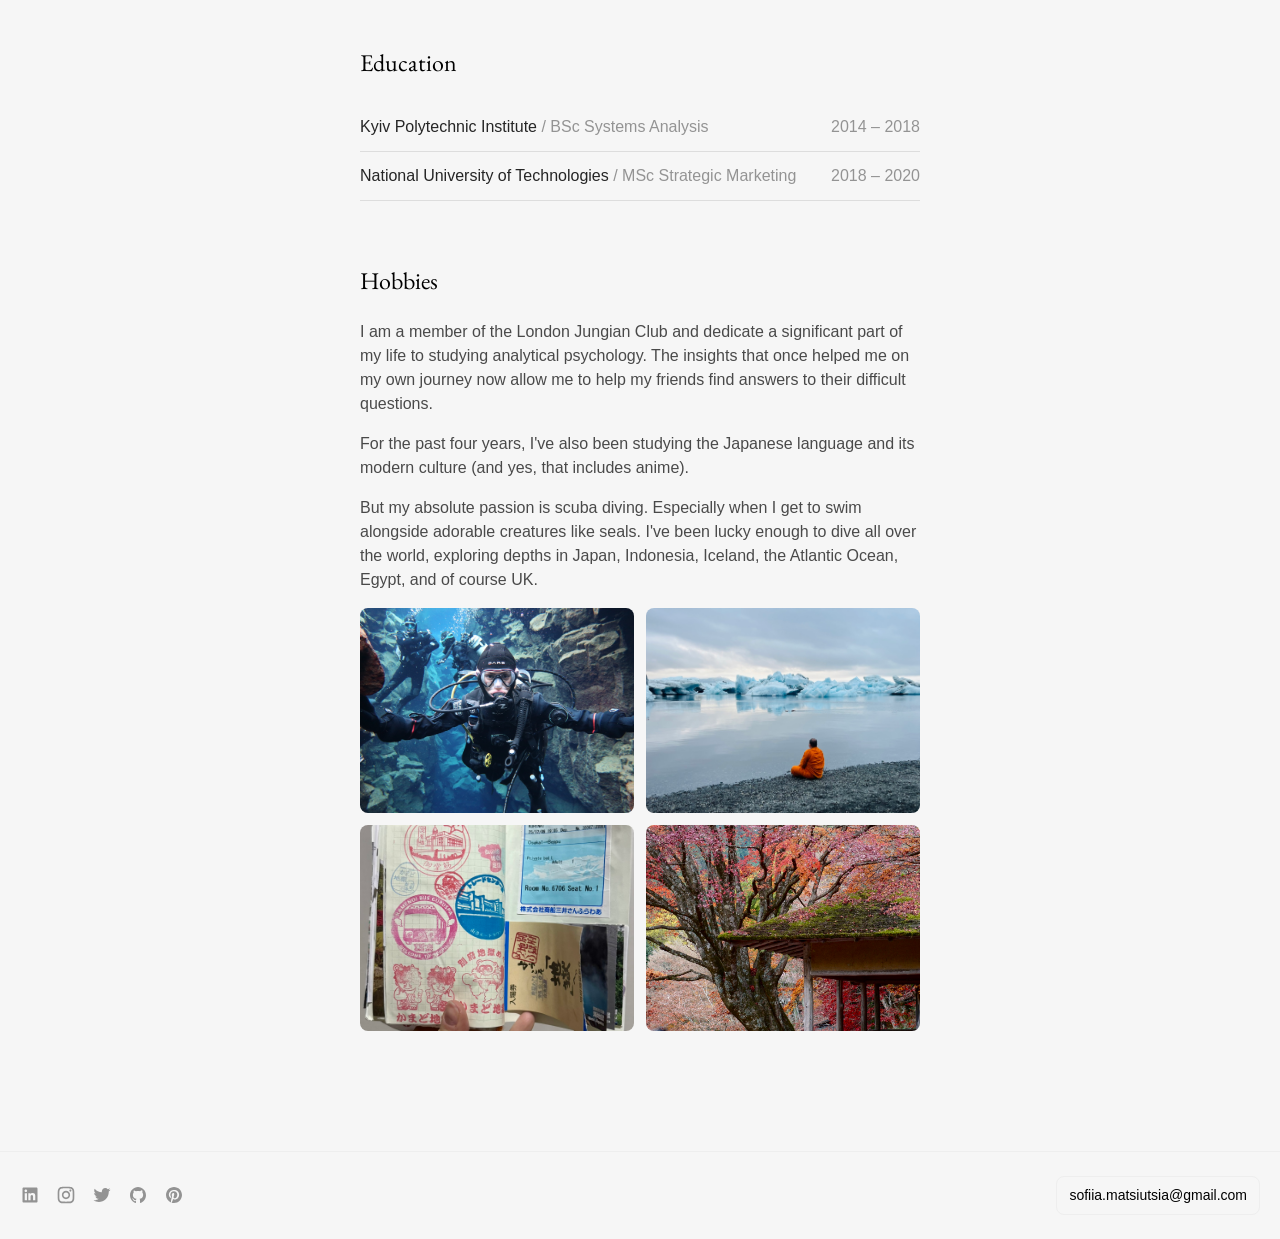
==== commit 172abba9: "Homepage card curation, about-page cleanup, and spacing consistency - Center + rename "Selected work" ====
--- a/about.html
+++ b/about.html
@@ -98,7 +98,6 @@
     <div class="photo-grid">
       <img src="assets/images/photos/about_hobby_1_web.jpg" alt="Diving through an underwater rock canyon with a group in Iceland">
       <img src="assets/images/photos/about_hobby_4_web.jpg" alt="Sitting by icebergs on a trip to Iceland">
-      <img src="assets/images/photos/about_hobby_5_web.jpg" alt="Diving alongside a manta ray">
       <img src="assets/images/photos/about_hobby_6_web.jpg" alt="A travel journal page covered in stamps from a trip through Japan">
       <img src="assets/images/photos/about_hobby_.jpeg" alt="Autumn maple leaves framing a traditional wooden building in Japan">
     </div>
--- a/styles/nav.css
+++ b/styles/nav.css
@@ -110,7 +110,10 @@
 a.site-nav__cta {
   margin-left: auto;
   flex-shrink: 0;
-  display: inline-block;
+  display: inline-flex;
+  align-items: center;
+  justify-content: center;
+  min-height: 44px;
   border-radius: 8px;
   padding: 8px 16px;
   background: #000;
@@ -441,6 +444,23 @@
   }
 }
 
+/* index.html only: the machine CSS renders the intro bio dimmer (60%-black
+   via opacity, which also washes out the "Vibe Coding Collective" link)
+   and smaller on the mobile breakpoint than the hand-written pages'
+   .page p (styles/pages.css: 16px, 70%-black) - match that here so the
+   homepage intro reads the same as about.html/talks.html. Prefixed with
+   #container to match the machine CSS's own "#container .css-xxxxxx"
+   specificity (see comment above), same as the rules below. */
+body.home #container .css-450udk {
+  font-size: 16px;
+}
+
+body.home #container .css-z43uy7 {
+  opacity: 1;
+  color: rgba(0, 0, 0, 0.7);
+  -webkit-text-fill-color: rgba(0, 0, 0, 0.7);
+}
+
 /* 3 of the 4 case studies have one screenshot at the 1280 breakpoint
    whose wrapper is wider than 900px (fixed px width/height, sized for
    the original 1280px canvas) - without this it silently clips against
--- a/styles/pages.css
+++ b/styles/pages.css
@@ -85,6 +85,7 @@
   font-size: 36px;
   font-weight: 400;
   line-height: 1.3;
+  margin-bottom: 28px;
 }
 
 .page h2 {
@@ -92,7 +93,11 @@
   font-size: 24px;
   font-weight: 400;
   line-height: 1.3;
-  margin-bottom: 16px;
+  margin-bottom: 24px;
+}
+
+.page h3 {
+  margin-bottom: 24px;
 }
 
 .page p {
@@ -197,8 +202,8 @@
 }
 
 /* Sponsor/partner wordmarks, e.g. about.html's "supported by" row.
-   Monochrome, fixed 22px height per the Figma spec regardless of each
-   mark's native proportions. */
+   Monochrome, fixed 16px height regardless of each mark's native
+   proportions. */
 .logo-row {
   display: flex;
   align-items: center;
@@ -209,7 +214,7 @@
 
 .logo-row img {
   display: block;
-  height: 22px;
+  height: 16px;
   width: auto;
   filter: grayscale(1);
   opacity: 0.65;
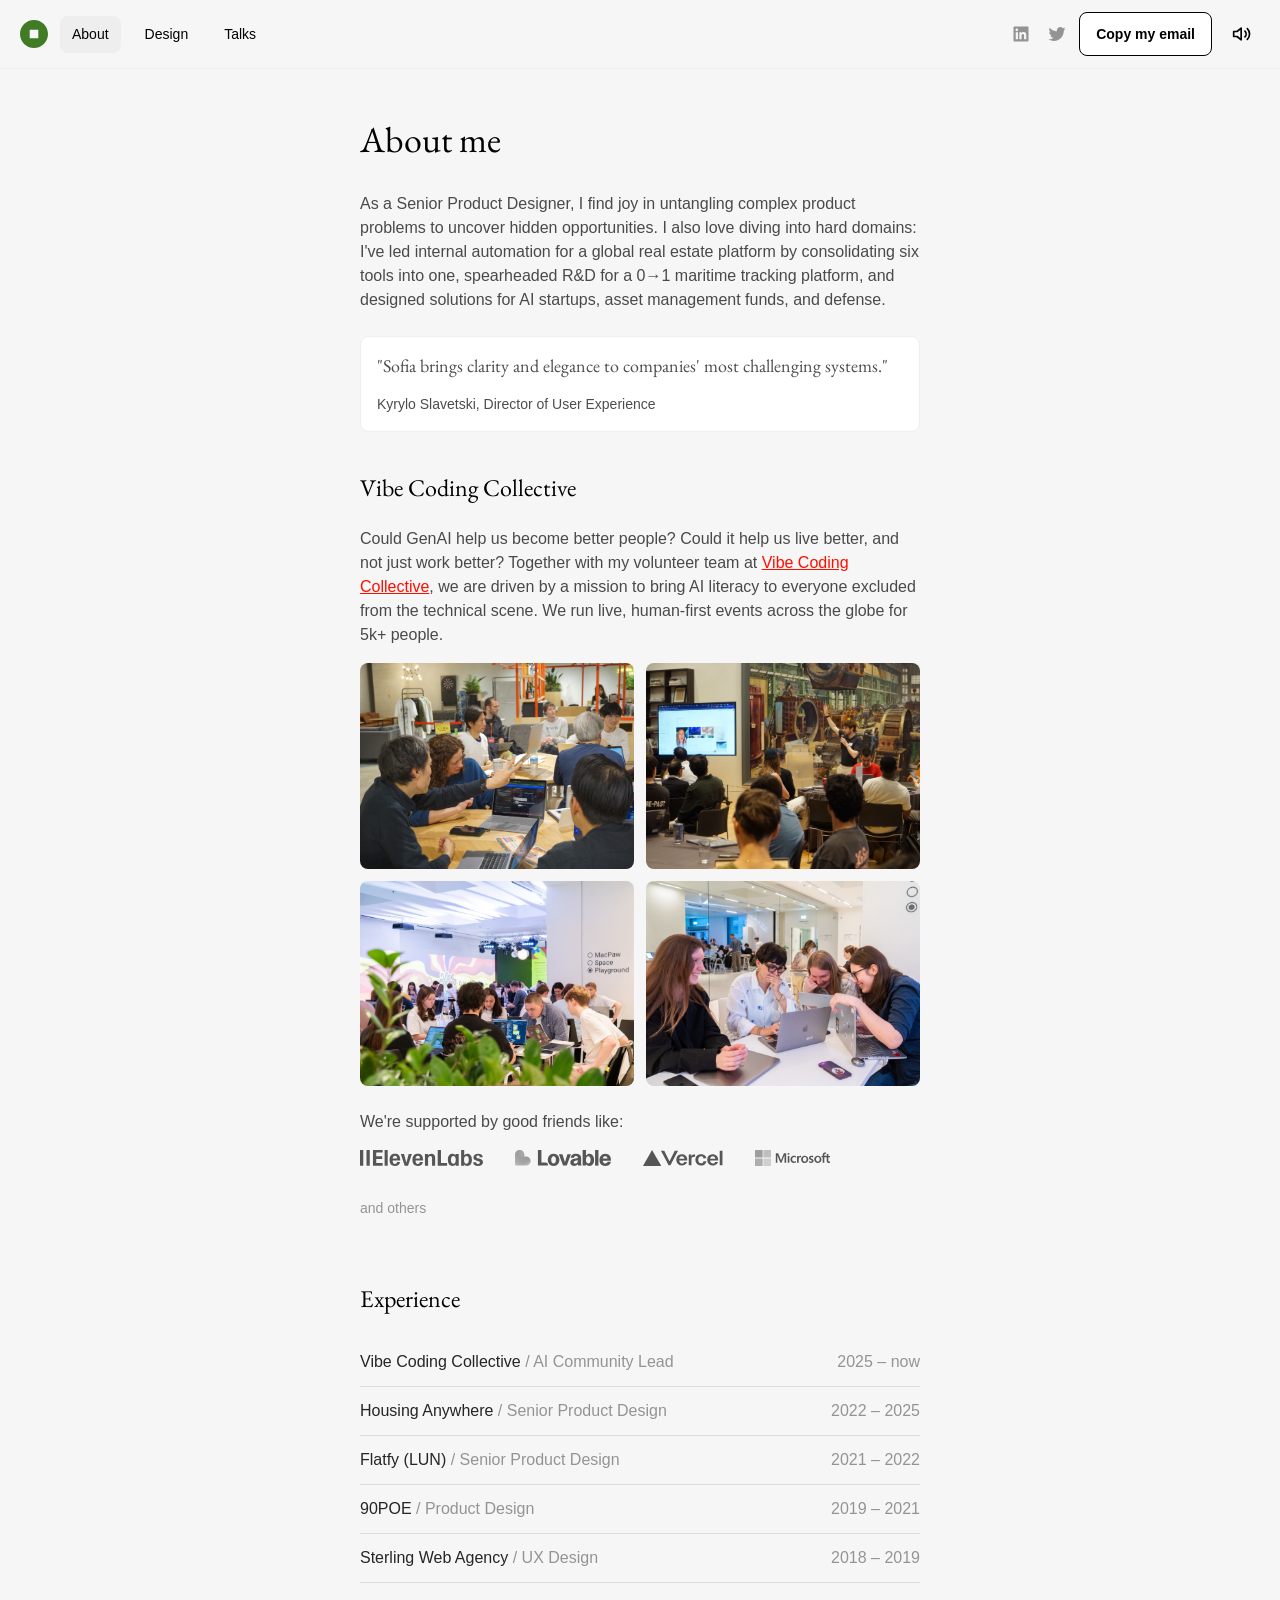
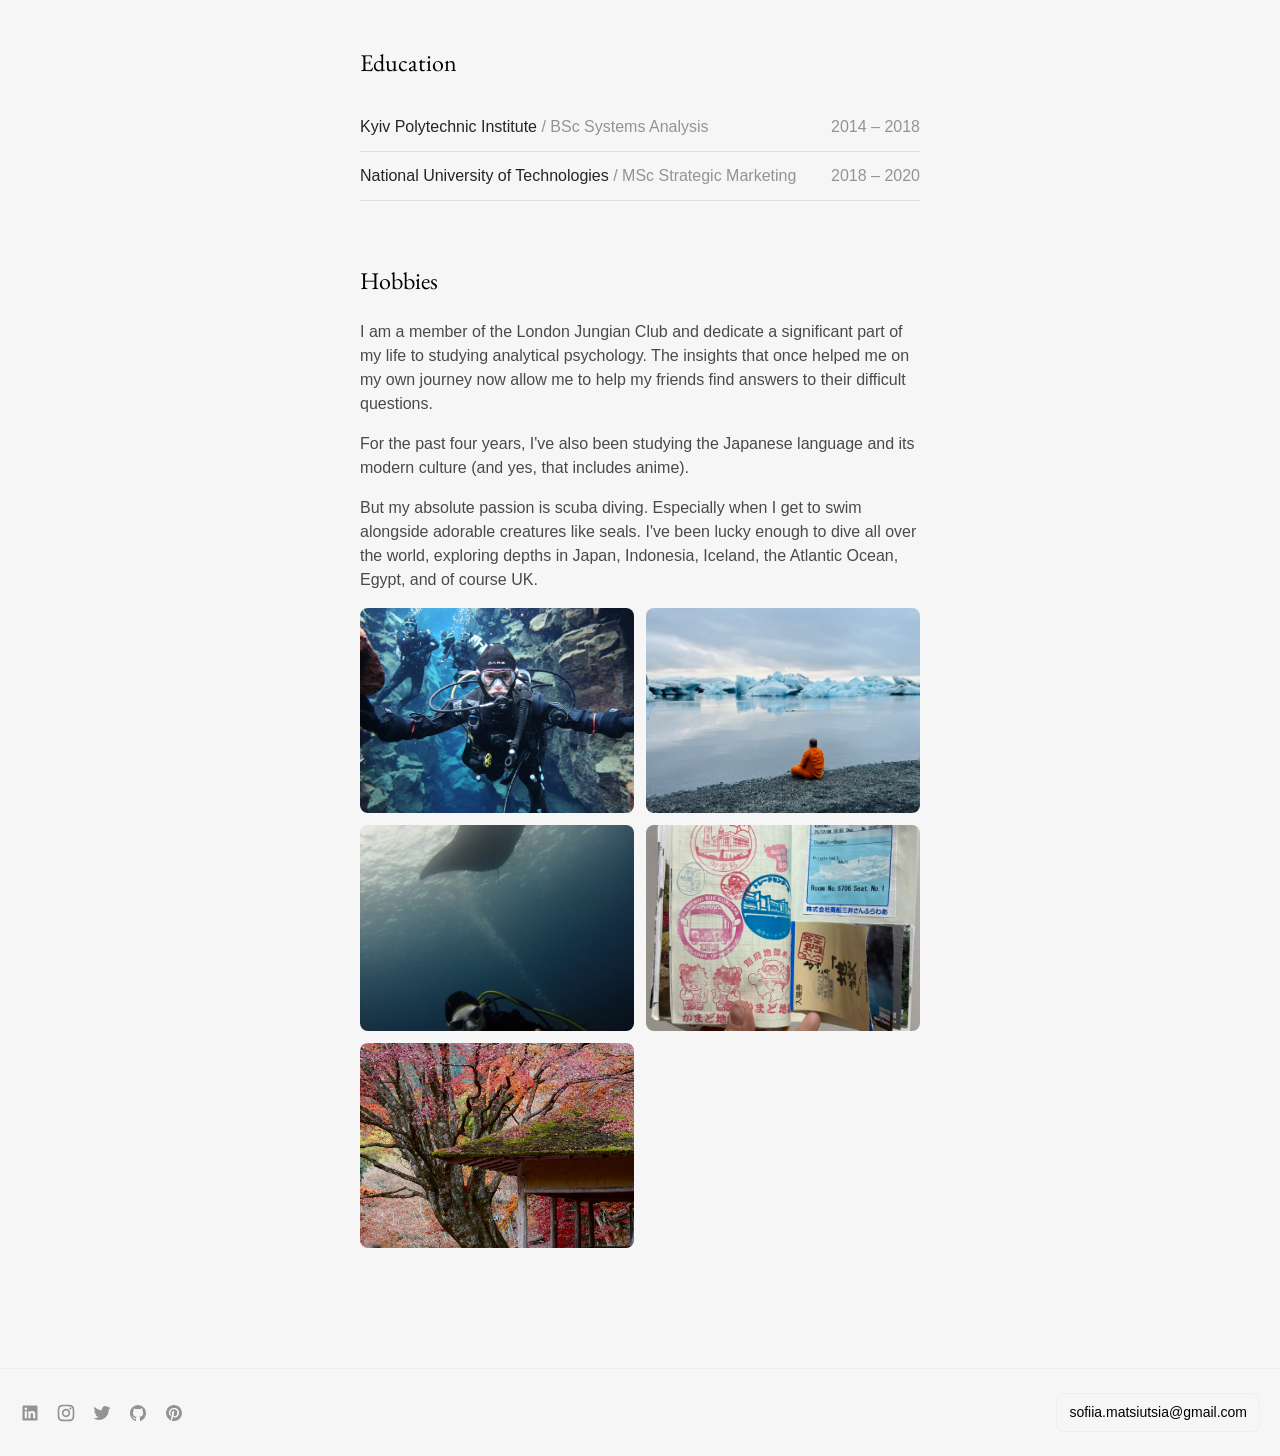
==== commit ec49c083: "Add hero CTAs (Vibe works, View CV) and restyle nav CTA as secondary Introduces a shared .btn/.btn--" ====
--- a/about.html
+++ b/about.html
@@ -38,7 +38,7 @@
         <a href="https://www.linkedin.com/in/smatsiutsia/" target="_blank" rel="noopener"><img src="assets/images/bc331cf193c0122219613db5dbbe5bdd9e957296.svg" alt="LinkedIn" width="20" height="20"></a>
         <a href="https://x.com/SMatsiutsia" target="_blank" rel="noopener"><img src="assets/images/4f500c58fe414a4fde504c348b71e37e4ecc8318.svg" alt="X" width="20" height="20"></a>
       </div>
-    <a class="site-nav__cta" href="mailto:sofiia.matsiutsia@gmail.com" data-copy-cta="true">Copy my email</a>
+    <a class="site-nav__cta btn btn--secondary" href="mailto:sofiia.matsiutsia@gmail.com" data-copy-cta="true">Copy my email</a>
     <button class="sound-toggle" type="button" aria-pressed="true" aria-label="Turn sounds off"><svg viewBox="0 0 24 24" width="20" height="20" fill="none" stroke="currentColor" stroke-width="2" stroke-linecap="round" stroke-linejoin="round" aria-hidden="true"><path d="M11 5 6 9H2v6h4l5 4z"/><path class="sound-toggle__wave" d="M15.5 8.5a5 5 0 0 1 0 7"/><path class="sound-toggle__wave" d="M18.4 5.6a9 9 0 0 1 0 12.8"/><line class="sound-toggle__slash" x1="22" y1="2" x2="2" y2="22"/></svg></button>
   </div>
 </nav>
@@ -98,6 +98,7 @@
     <div class="photo-grid">
       <img src="assets/images/photos/about_hobby_1_web.jpg" alt="Diving through an underwater rock canyon with a group in Iceland">
       <img src="assets/images/photos/about_hobby_4_web.jpg" alt="Sitting by icebergs on a trip to Iceland">
+      <img src="assets/images/photos/about_hobby_5_web.jpg" alt="Diving alongside a manta ray">
       <img src="assets/images/photos/about_hobby_6_web.jpg" alt="A travel journal page covered in stamps from a trip through Japan">
       <img src="assets/images/photos/about_hobby_.jpeg" alt="Autumn maple leaves framing a traditional wooden building in Japan">
     </div>
--- a/styles/nav.css
+++ b/styles/nav.css
@@ -107,20 +107,46 @@
   background: #eee;
 }
 
+/* Shared button system (.btn + a modifier). The only stylesheet loaded by
+   all 9 pages, so this is also the one place a button style can live and
+   reach the Figma-exported pages, which don't load styles/pages.css. */
+.btn {
+  display: inline-flex;
+  align-items: center;
+  justify-content: center;
+  min-height: 44px;
+  border: 1px solid #000;
+  border-radius: 8px;
+  padding: 8px 16px;
+  font-family: "Figtree:Regular", sans-serif;
+  font-weight: 600;
+  white-space: nowrap;
+}
+
+.btn--primary {
+  background: #000;
+  color: #fff;
+}
+
+.btn--secondary {
+  background: #fff;
+  color: #000;
+}
+
+/* Nav CTA: same .btn look, plus the layout-specific bits that keep it
+   pinned to the end of the bar. */
 a.site-nav__cta {
   margin-left: auto;
   flex-shrink: 0;
-  display: inline-flex;
-  align-items: center;
-  justify-content: center;
-  min-height: 44px;
-  border-radius: 8px;
-  padding: 8px 16px;
-  background: #000;
-  color: #fff;
-  font-family: "Figtree:Regular", sans-serif;
-  font-weight: 600;
-  white-space: nowrap;
+}
+
+/* Homepage hero actions (Vibe works + View CV), below the intro paragraph.
+   Sits inside .css-a8ck5v (gap: 20px), so only the row's own gap is needed
+   here. */
+.hero-actions {
+  display: flex;
+  flex-wrap: wrap;
+  gap: 12px;
 }
 
 /* Desktop-only header icons (LinkedIn/X), left of the CTA. Hidden below
@@ -210,7 +236,7 @@
    both reset under prefers-reduced-motion. */
 @media (hover: hover) and (pointer: fine) {
   .site-nav__links a,
-  .site-nav__cta,
+  .btn,
   .site-nav__toggle,
   .site-nav__social a,
   .sound-toggle {
@@ -222,8 +248,11 @@
   .sound-toggle:hover {
     background: #eee;
   }
-  .site-nav__cta:hover {
+  .btn--primary:hover {
     opacity: 0.85;
+  }
+  .btn--secondary:hover {
+    background: #eee;
   }
   .site-nav__toggle:hover {
     background: #eee;
@@ -234,7 +263,7 @@
 }
 
 .site-nav__links a:active,
-.site-nav__cta:active,
+.btn:active,
 .site-nav__toggle:active,
 .site-nav__social a:active,
 .sound-toggle:active {
@@ -243,14 +272,14 @@
 
 @media (prefers-reduced-motion: reduce) {
   .site-nav__links a,
-  .site-nav__cta,
+  .btn,
   .site-nav__toggle,
   .site-nav__social a,
   .sound-toggle {
     transition: none;
   }
   .site-nav__links a:active,
-  .site-nav__cta:active,
+  .btn:active,
   .site-nav__toggle:active,
   .site-nav__social a:active,
   .sound-toggle:active {
@@ -295,6 +324,17 @@
   .site-nav__cta {
     padding: 8px 12px;
     font-size: 13px;
+  }
+
+  /* Hero buttons: content-sized side by side on tablet/desktop, but on
+     mobile the row stretches edge to edge with both buttons splitting it
+     equally instead of shrink-wrapping their labels. */
+  .hero-actions {
+    align-self: stretch;
+  }
+
+  .hero-actions .btn {
+    flex: 1;
   }
 
   html.js .site-nav__toggle {
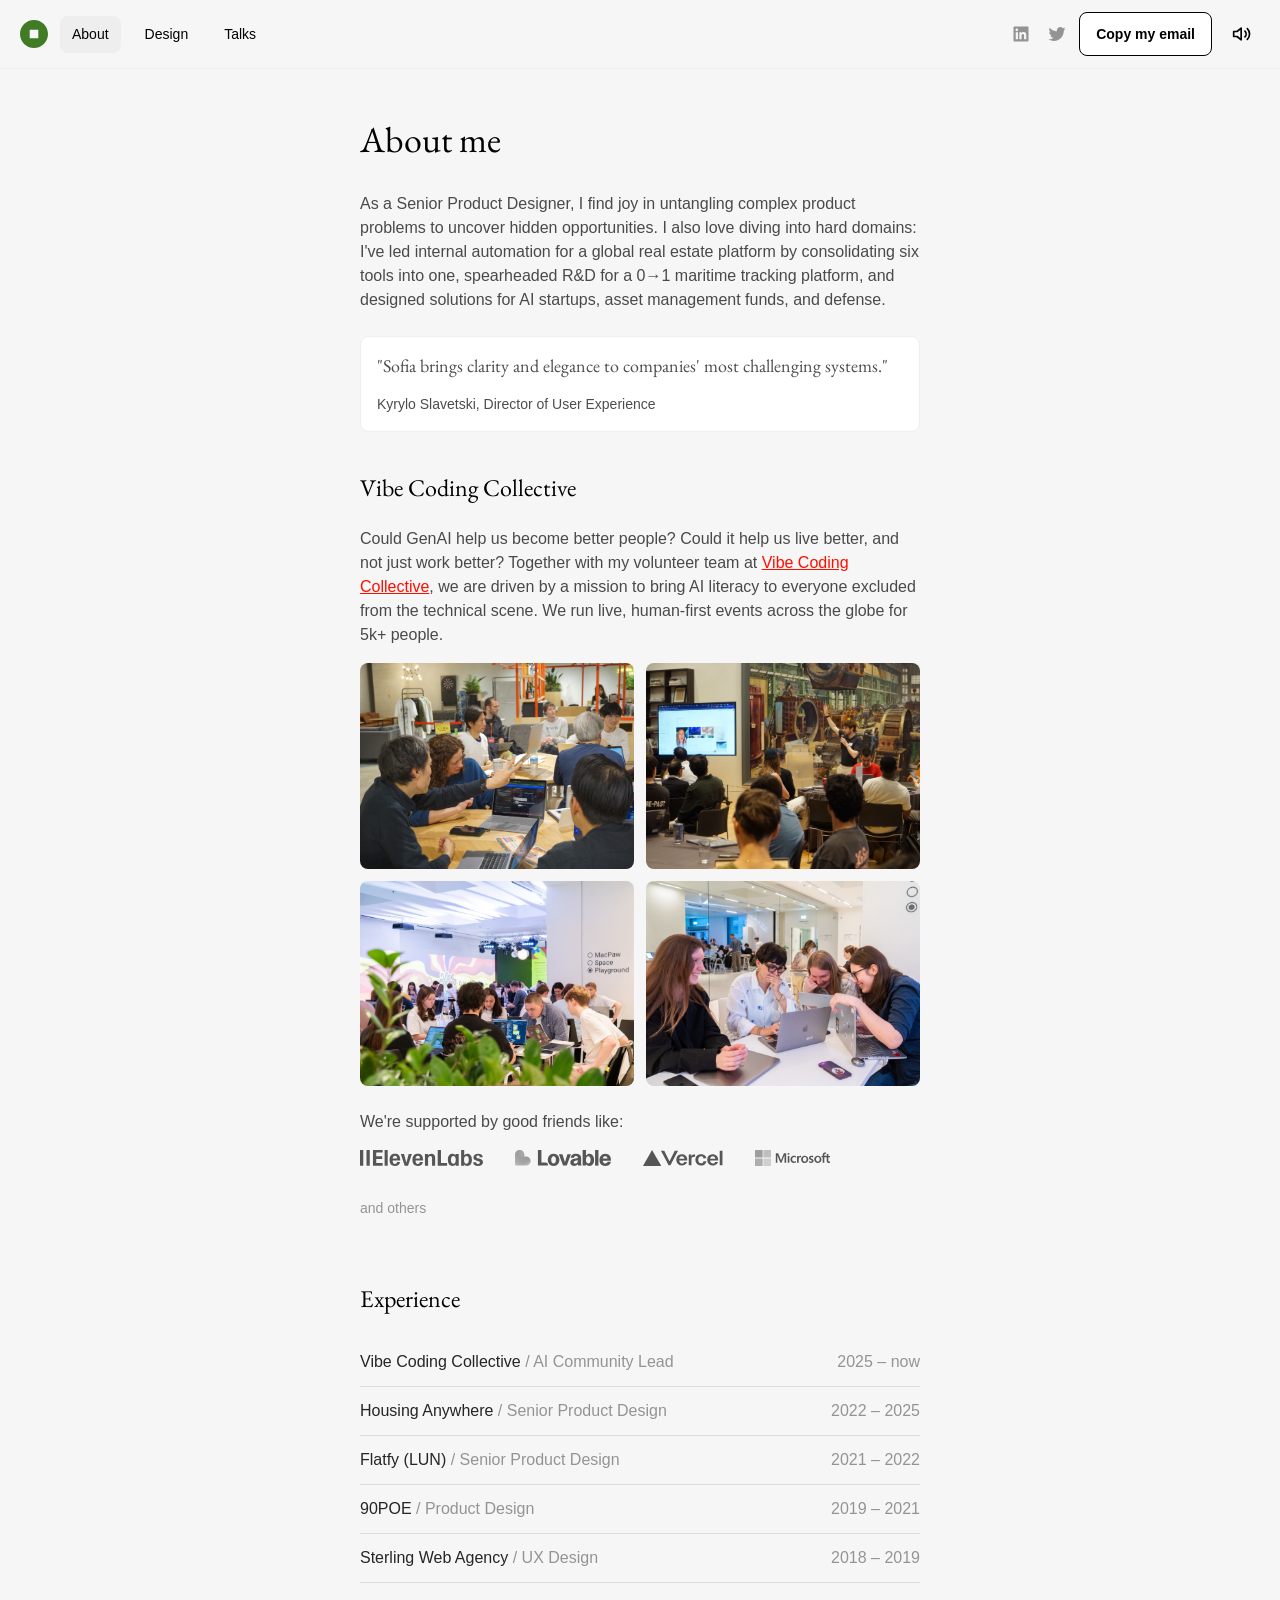
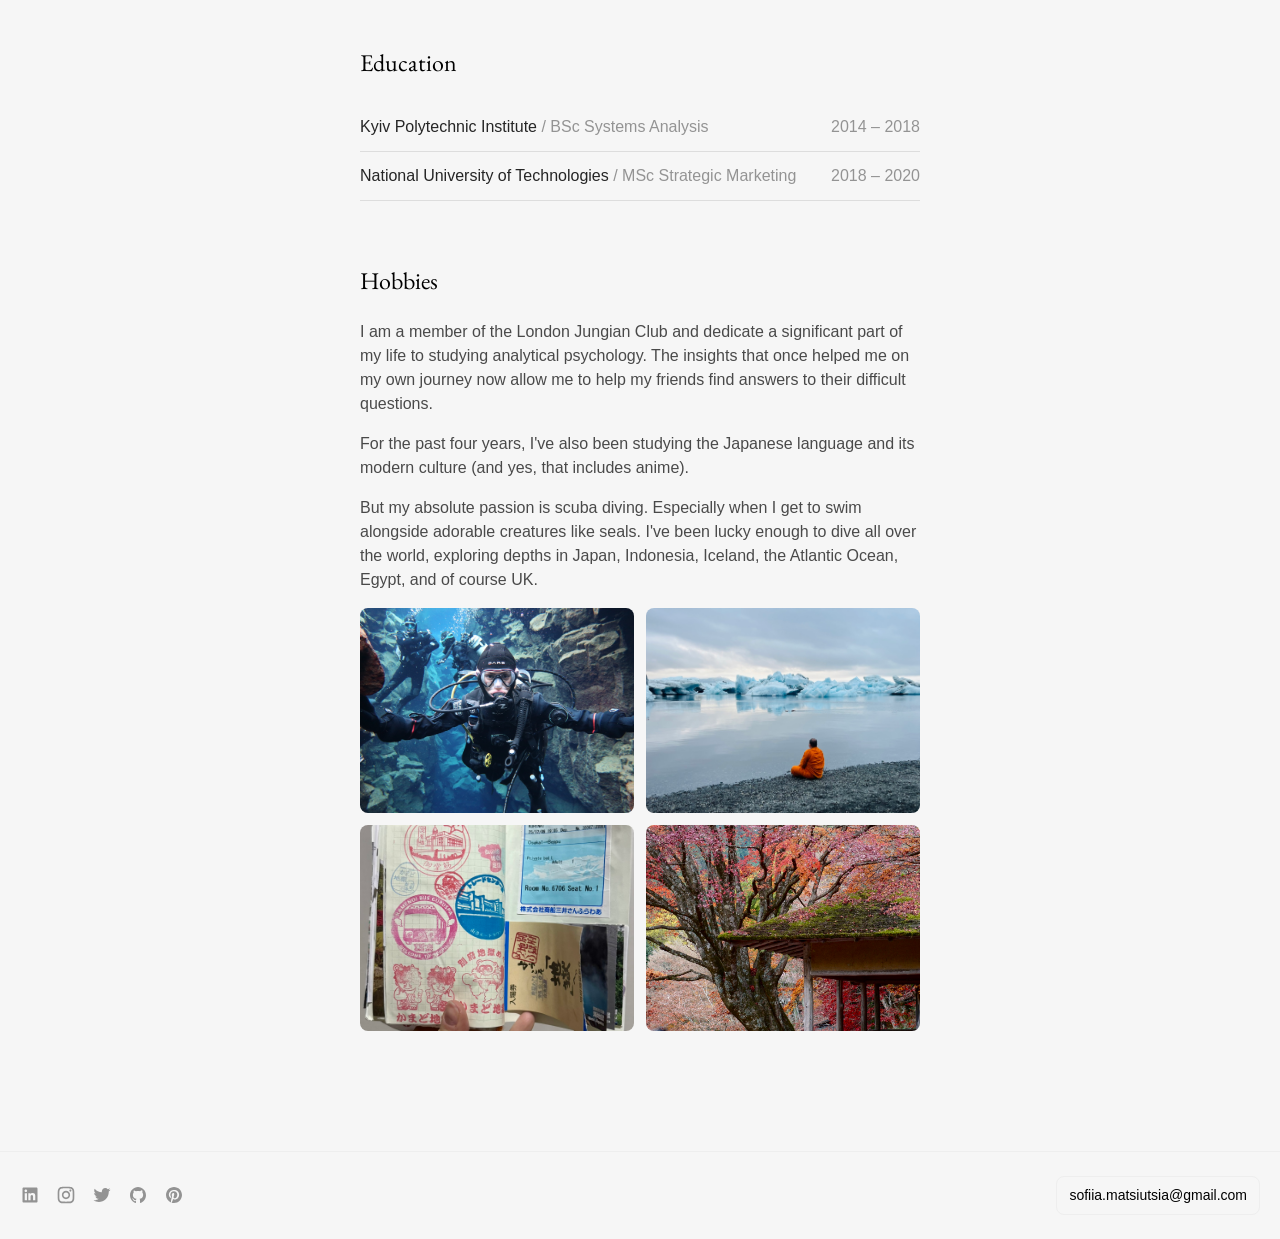
==== commit 8d6d6a70: "Add hero CTAs and shared button system to curated homepage Ports the .btn/.btn--primary/.btn--second" ====
--- a/about.html
+++ b/about.html
@@ -98,7 +98,6 @@
     <div class="photo-grid">
       <img src="assets/images/photos/about_hobby_1_web.jpg" alt="Diving through an underwater rock canyon with a group in Iceland">
       <img src="assets/images/photos/about_hobby_4_web.jpg" alt="Sitting by icebergs on a trip to Iceland">
-      <img src="assets/images/photos/about_hobby_5_web.jpg" alt="Diving alongside a manta ray">
       <img src="assets/images/photos/about_hobby_6_web.jpg" alt="A travel journal page covered in stamps from a trip through Japan">
       <img src="assets/images/photos/about_hobby_.jpeg" alt="Autumn maple leaves framing a traditional wooden building in Japan">
     </div>
